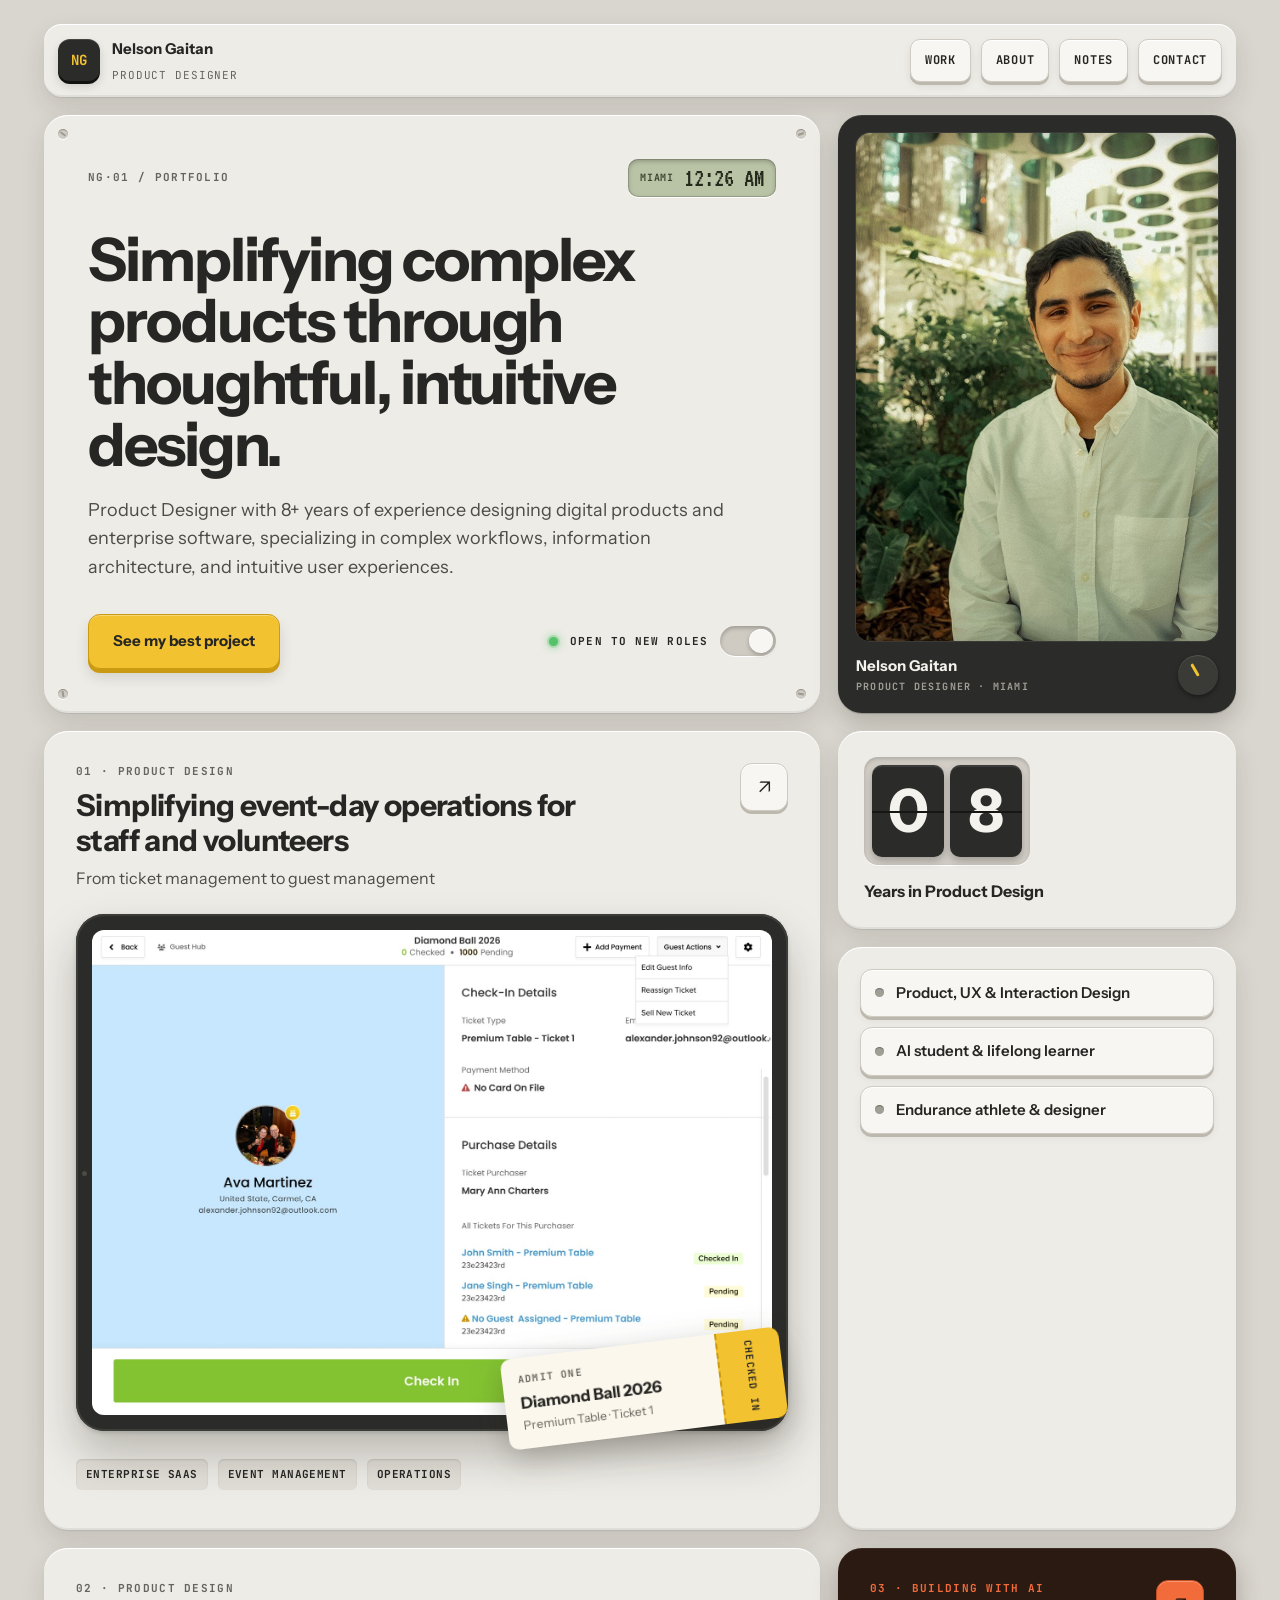
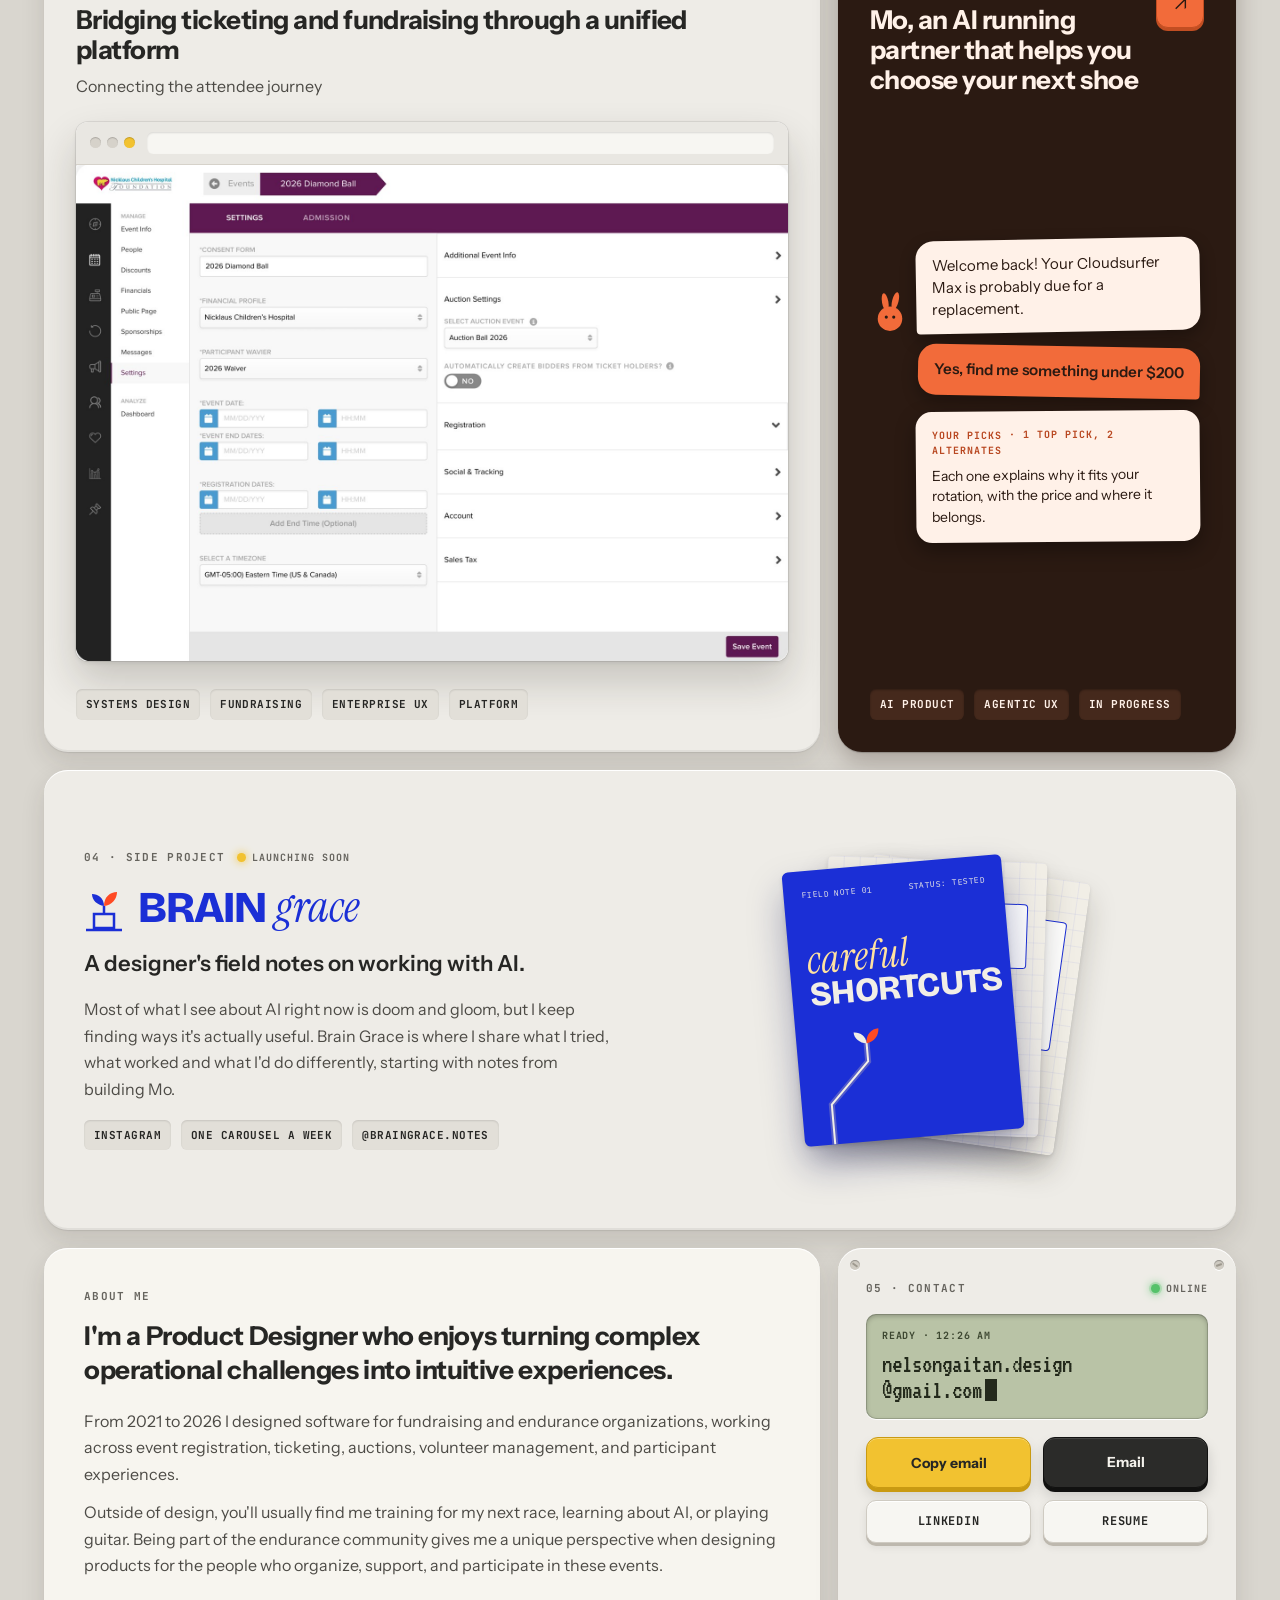
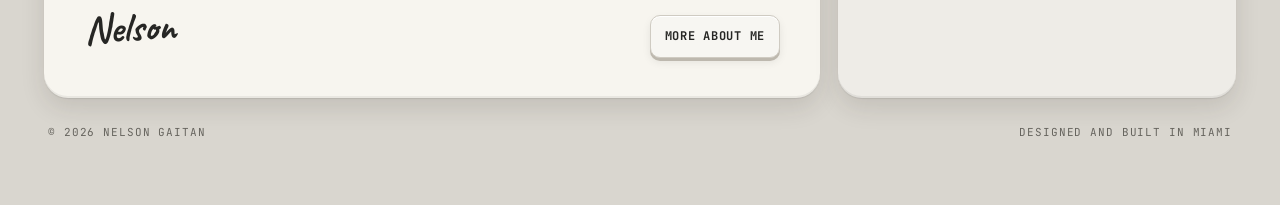
==== index.html @ eb3802d0 "Use NG monogram in header instead of a second photo Co-Authored-By: Claude Opus 5.5 <noreply@anthrop" ====
<!doctype html>
<html lang="en">
<head>
<meta charset="utf-8">
<meta name="viewport" content="width=device-width, initial-scale=1">
<title>Nelson Gaitan · Product Designer</title>
<meta name="description" content="Product designer in Miami with 8+ years designing enterprise software and complex workflows, now designing AI agents.">
<meta property="og:title" content="Nelson Gaitan · Product Designer">
<meta property="og:description" content="Simplifying complex products through thoughtful, intuitive design.">
<meta property="og:image" content="https://nelsongaitan.com/assets/img/og-image.jpg">
<meta property="og:type" content="website">
<meta name="twitter:card" content="summary_large_image">
<link rel="icon" href="assets/favicon.svg" type="image/svg+xml">
<link rel="preconnect" href="https://fonts.googleapis.com">
<link rel="preconnect" href="https://fonts.gstatic.com" crossorigin>
<link href="https://fonts.googleapis.com/css2?family=Instrument+Sans:wght@400;500;600;700&family=JetBrains+Mono:wght@500;700&family=VT323&family=Caveat:wght@700&family=Bricolage+Grotesque:wght@800&family=Instrument+Serif:ital@1&family=IBM+Plex+Mono:wght@500&display=swap" rel="stylesheet">
<link rel="stylesheet" href="assets/site.css">
</head>
<body>
<div class="wrap">

  <header class="bar">
    <a class="brand" href="./">
      <span class="monogram" aria-hidden="true">NG</span>
      <span><span class="brand-name">Nelson Gaitan</span><br><span class="brand-role">PRODUCT DESIGNER</span></span>
    </a>
    <nav class="nav" aria-label="Main">
      <a class="key" href="#work">Work</a>
      <a class="key" href="about.html">About</a>
      <a class="key" href="brain-grace.html">Notes</a>
      <a class="key" href="#contact">Contact</a>
    </nav>
  </header>

  <main class="grid">

    <section class="tile tile--pad-lg w2 stack" style="justify-content: space-between; gap: 32px; min-height: 460px">
      <span class="screw screw--tl"></span><span class="screw screw--tr"></span><span class="screw screw--bl"></span><span class="screw screw--br"></span>
      <div style="display: flex; flex-wrap: wrap; justify-content: space-between; gap: 16px; align-items: center">
        <div class="label">NG·01 / Portfolio</div>
        <div class="lcd lcd-mini"><span class="lcd-label">Miami</span><span class="lcd-text" data-miami-time></span></div>
      </div>
      <div>
        <h1 class="h1">Simplifying complex products through thoughtful, intuitive design.</h1>
        <p class="lead" style="margin-top: 20px">Product Designer with 8+ years of experience designing digital products and enterprise software, specializing in complex workflows, information architecture, and intuitive user experiences.</p>
      </div>
      <div style="display: flex; flex-wrap: wrap; gap: 20px; align-items: center; justify-content: space-between">
        <a class="key key--big key--yellow" href="work/guest-hub.html">See my best project</a>
        <button class="toggle" type="button" aria-pressed="true" data-toggle-open>
          <span class="led led--on"></span>
          <span data-toggle-label>Open to new roles</span>
          <span class="toggle-track"><span class="toggle-knob"></span></span>
        </button>
      </div>
    </section>

    <section class="tile tile--dark tile--lift viewer w1" aria-label="Photo of Nelson">
      <div class="viewer-screen">
        <img src="assets/img/nelson-portrait.jpg" alt="Nelson Gaitan smiling, in a white shirt outdoors" style="object-position: 55% 22%">
      </div>
      <div style="display: flex; justify-content: space-between; align-items: center">
        <div>
          <div style="font-size: 15px; font-weight: 700">Nelson Gaitan</div>
          <div class="label" style="font-size: 10px; color: var(--on-dark-muted); margin-top: 2px">Product designer · Miami</div>
        </div>
        <div class="dial" aria-hidden="true"><span></span></div>
      </div>
    </section>

    <a id="work" class="tile tile--lift w2 stack" href="work/guest-hub.html" style="gap: 24px; padding-bottom: 40px">
      <div style="display: flex; flex-wrap: wrap; justify-content: space-between; gap: 12px; align-items: flex-start">
        <div style="max-width: 520px">
          <div class="label">01 · Product design</div>
          <h2 class="h2" style="margin-top: 10px">Simplifying event-day operations for staff and volunteers</h2>
          <p class="sub">From ticket management to guest management</p>
        </div>
        <span class="arrow-key" aria-hidden="true">↗</span>
      </div>
      <div class="device"><img src="assets/img/guest-hub-checkin.jpg?v=2" alt="Guest Hub check in screen for the Diamond Ball 2026" width="1600" height="1141"></div>
      <div class="ticket" aria-hidden="true">
        <div class="ticket-main"><div class="ticket-k">ADMIT ONE</div><div class="ticket-t">Diamond Ball 2026</div><div class="ticket-s">Premium Table · Ticket 1</div></div>
        <div class="ticket-stub">CHECKED IN</div>
      </div>
      <ul class="tags"><li class="tag">Enterprise SaaS</li><li class="tag">Event management</li><li class="tag">Operations</li></ul>
    </a>

    <div class="w1 stack">
      <section class="tile tile--lift" style="padding: 26px">
        <div class="flip-row" aria-hidden="true"><div class="flip">0</div><div class="flip">8</div></div>
        <div style="margin-top: 14px; font-size: 16px; font-weight: 700">Years in Product Design</div>
      </section>
      <section class="tile stack" style="flex: 1 1 auto; padding: 22px; gap: 10px" aria-label="Skills">
        <div class="skill"><span class="led"></span>Product, UX &amp; Interaction Design</div>
        <div class="skill"><span class="led"></span>AI student &amp; lifelong learner</div>
        <div class="skill"><span class="led"></span>Endurance athlete &amp; designer</div>
      </section>
    </div>

    <a class="tile tile--lift w2 stack" href="work/linked-events.html" style="gap: 24px">
      <div>
        <div class="label">02 · Product design</div>
        <h2 class="h2" style="margin-top: 10px; font-size: 26px">Bridging ticketing and fundraising through a unified platform</h2>
        <p class="sub">Connecting the attendee journey</p>
      </div>
      <div class="browser">
        <div class="browser-bar"><div class="browser-dots"><span></span><span></span><span></span></div><div class="browser-url"></div></div>
        <img src="assets/img/linked-events-settings.jpg?v=2" alt="Event settings screen for the 2026 Diamond Ball" width="1600" height="1116">
      </div>
      <ul class="tags"><li class="tag">Systems design</li><li class="tag">Fundraising</li><li class="tag">Enterprise UX</li><li class="tag">Platform</li></ul>
    </a>

    <a class="tile tile--mo tile--lift w1 stack" href="work/mo.html" style="gap: 24px">
      <div style="display: flex; justify-content: space-between; align-items: flex-start; gap: 16px">
        <div>
          <div class="label label--mo">03 · Building with AI</div>
          <h2 class="h2 on-mo" style="margin-top: 10px; font-size: 26px">Mo, an AI running partner that helps you choose your next shoe</h2>
        </div>
        <span class="arrow-key" aria-hidden="true">↗</span>
      </div>
      <div class="convo" aria-label="Example conversation with Mo">
          <div class="convo-row"><svg width="32" height="40" viewBox="0 0 120 150" aria-hidden="true"><ellipse cx="42" cy="38" rx="12" ry="34" fill="#F26B3A" transform="rotate(-10 42 38)"/><ellipse cx="80" cy="34" rx="12" ry="34" fill="#F26B3A" transform="rotate(14 80 34)"/><circle cx="60" cy="100" r="46" fill="#F26B3A"/><circle cx="46" cy="94" r="6" fill="#2B1A12"/><circle cx="74" cy="94" r="6" fill="#2B1A12"/></svg><div class="bubble-mo">Welcome back! Your Cloudsurfer Max is probably due for a replacement.</div></div>
          <div class="bubble-me">Yes, find me something under $200</div>
          <div class="bubble-card"><div class="bubble-card-k">YOUR PICKS · 1 TOP PICK, 2 ALTERNATES</div><p>Each one explains why it fits your rotation, with the price and where it belongs.</p></div>
        </div>
      <ul class="tags"><li class="tag">AI product</li><li class="tag">Agentic UX</li><li class="tag">In progress</li></ul>
    </a>

    <a class="tile tile--lift wfull" href="brain-grace.html" style="display: flex; flex-wrap: wrap; gap: 40px; align-items: center; overflow: hidden; padding: 40px">
      <div class="stack" style="flex: 1 1 400px; min-width: 0">
        <div style="display: flex; flex-wrap: wrap; align-items: center; gap: 12px">
          <div class="label">04 · Side project</div>
          <span class="status"><span class="led led--amber"></span>Launching soon</span>
        </div>
        <div style="display: flex; align-items: center; gap: 14px">
          <svg width="40" height="48" viewBox="0 0 40 48" aria-hidden="true"><path d="M20 22 C 20 14, 14 10, 8 10 C 8 16, 13 21, 20 22 Z" fill="#1B2FD6"/><path d="M20 22 C 20 13, 26 8, 33 8 C 33 15, 28 21, 20 22 Z" fill="#FF4A24"/><line x1="20" y1="22" x2="20" y2="30" stroke="#1B2FD6" stroke-width="2.5"/><rect x="10" y="30" width="20" height="14" fill="none" stroke="#1B2FD6" stroke-width="2.5"/><line x1="2" y1="46" x2="38" y2="46" stroke="#1B2FD6" stroke-width="2.5"/></svg>
          <h2 class="bg-name">Brain <em>grace</em></h2>
        </div>
        <p style="margin: 0; font-size: 22px; font-weight: 600; line-height: 1.3">A designer's field notes on working with AI.</p>
        <p class="body" style="max-width: 560px">Most of what I see about AI right now is doom and gloom, but I keep finding ways it's actually useful. Brain Grace is where I share what I tried, what worked and what I'd do differently, starting with notes from building Mo.</p>
        <ul class="tags"><li class="tag">Instagram</li><li class="tag">One carousel a week</li><li class="tag">@braingrace.notes</li></ul>
      </div>
      <div class="fan" aria-hidden="true" style="flex: 1 1 420px; min-width: 0">
        <div class="note-card note-c3">
          <div class="note-mono">FIG. 2 · THE RESULT</div>
          <div style="margin-top: 12px; height: 130px; border: 1.5px solid #1B2FD6; border-radius: 4px; background: #FFFFFF"></div>
          <div style="margin-top: 12px; font-family: 'Bricolage Grotesque', sans-serif; font-size: 12px; color: #1B2FD6">What I'd do <s style="text-decoration-color: #FF4A24; text-decoration-thickness: 2px">better</s> differently</div>
        </div>
        <div class="note-card note-c2">
          <div class="note-mono">THE PROMPT · COPY THIS</div>
          <div style="margin-top: 12px; background: #FFFFFF; border: 1.5px solid #1B2FD6; border-radius: 4px; padding: 10px; font-family: 'IBM Plex Mono', monospace; font-size: 9px; line-height: 1.6; color: #1B2FD6">Act as a running shop expert. Ask me one question at a time before you recommend anything.</div>
          <div style="margin-top: 14px; font-family: var(--hand); font-size: 18px; color: #FF4A24; transform: rotate(-3deg)">this is the part that works</div>
        </div>
        <div class="note-card note-card--cover note-c1">
          <div style="display: flex; justify-content: space-between; font-family: 'IBM Plex Mono', monospace; font-size: 8px; color: #F1EEE6; letter-spacing: 0.06em"><span>FIELD NOTE 01</span><span>STATUS: TESTED</span></div>
          <div style="margin-top: 40px; line-height: 0.95">
            <div style="font-family: 'Instrument Serif', serif; font-style: italic; font-size: 40px; color: #FFE2A0">careful</div>
            <div style="font-family: 'Bricolage Grotesque', sans-serif; font-weight: 800; font-size: 34px; color: #F1EEE6; letter-spacing: -0.02em">SHORTCUTS</div>
          </div>
          <svg width="220" height="120" viewBox="0 0 220 120" style="position: absolute; left: 0; bottom: 0"><path d="M30 120 L30 80 L70 40 L70 22" fill="none" stroke="#FFE2A0" stroke-width="6" stroke-linecap="round" opacity="0.25"/><path d="M30 120 L30 80 L70 40 L70 22" fill="none" stroke="#F1EEE6" stroke-width="2" stroke-linecap="round"/><path d="M70 22 C 70 14, 64 10, 58 10 C 58 16, 63 21, 70 22 Z" fill="#F1EEE6"/><path d="M70 22 C 70 13, 76 8, 83 8 C 83 15, 78 21, 70 22 Z" fill="#FF4A24"/></svg>
        </div>
      </div>
    </a>

    <section class="tile tile--paper w2" style="padding: 40px">
      <div class="label">About me</div>
      <p style="margin: 16px 0 0; font-size: 26px; font-weight: 700; line-height: 1.3; letter-spacing: -0.015em">I'm a Product Designer who enjoys turning complex operational challenges into intuitive experiences.</p>
      <p class="body" style="margin-top: 20px">From 2021 to 2026 I designed software for fundraising and endurance organizations, working across event registration, ticketing, auctions, volunteer management, and participant experiences.</p>
      <p class="body" style="margin-top: 12px">Outside of design, you'll usually find me training for my next race, learning about AI, or playing guitar. Being part of the endurance community gives me a unique perspective when designing products for the people who organize, support, and participate in these events.</p>
      <div style="display: flex; flex-wrap: wrap; justify-content: space-between; align-items: flex-end; gap: 16px">
        <div class="signature">Nelson</div>
        <a class="key" href="about.html">More about me</a>
      </div>
    </section>

    <section id="contact" class="tile w1 stack" style="gap: 18px; padding: 32px 28px 28px">
      <span class="screw screw--tl" style="top: 12px; left: 12px"></span><span class="screw screw--tr" style="top: 12px; right: 12px"></span>
      <div style="display: flex; justify-content: space-between; align-items: center">
        <div class="label">05 · Contact</div>
        <span class="status"><span class="led led--on"></span>Online</span>
      </div>
      <div class="lcd contact-lcd">
        <div class="lcd-label" aria-live="polite" data-copy-status>Ready · <span data-miami-time></span></div>
        <div class="contact-email">nelsongaitan.design<br>@gmail.com<span class="cursor" aria-hidden="true"></span></div>
      </div>
      <div class="keys-2">
        <button class="key key--big key--yellow" type="button" data-copy-email>Copy email</button>
        <a class="key key--big key--dark" href="mailto:nelsongaitan.design@gmail.com">Email</a>
        <a class="key" href="https://www.linkedin.com/in/nelsongaitan/" target="_blank" rel="noopener">LinkedIn</a>
        <a class="key" href="https://drive.google.com/file/d/1ADXy2bdpzaeyz1poX2hSM5hu7n-zgF1p/view?usp=sharing" target="_blank" rel="noopener">Resume</a>
      </div>
    </section>

  </main>

  <footer class="footer"><span>© 2026 Nelson Gaitan</span><span>Designed and built in Miami</span></footer>
</div>
<script src="assets/site.js"></script>
</body>
</html>
---- assets/site.css ----
/* Nelson Gaitan portfolio. Theme: instruments. */
:root {
  --desk: #D9D6CF;
  --panel: #EEECE7;
  --panel-hi: #F7F6F2;
  --paper: #F7F5EF;
  --recess: #E2DFD8;
  --line: #CFCBC2;
  --key-shadow: #BDB8AE;
  --ink: #262624;
  --body: #4D4B46;
  --muted: #66645E;
  --charcoal: #2B2B29;
  --charcoal-2: #3A3A37;
  --on-dark: #F4F2EC;
  --on-dark-muted: #A19E96;
  --yellow: #F2C230;
  --yellow-dk: #C99A12;
  --led: #55C26A;
  --lcd: #B9C3A6;
  --lcd-ink: #23291B;
  --lcd-label: #3C4630;
  --bg-ink: #1B2FD6;
  --bg-paper: #F1EEE6;
  --bg-red: #FF4A24;
  --bg-lamp: #FFE2A0;

  --sans: 'Instrument Sans', system-ui, sans-serif;
  --mono: 'JetBrains Mono', ui-monospace, monospace;
  --lcd-font: 'VT323', ui-monospace, monospace;
  --hand: 'Caveat', cursive;

  --raise: inset 0 1px 0 #FFFFFF, inset 0 -2px 0 rgba(0,0,0,0.06), 0 1px 1px rgba(0,0,0,0.08), 0 10px 24px rgba(40,35,25,0.12);
  --raise-hover: inset 0 1px 0 #FFFFFF, inset 0 -2px 0 rgba(0,0,0,0.06), 0 2px 3px rgba(0,0,0,0.10), 0 24px 44px rgba(40,35,25,0.18);
  --raise-dark: inset 0 1px 0 rgba(255,255,255,0.08), 0 1px 1px rgba(0,0,0,0.2), 0 10px 24px rgba(40,35,25,0.22);
  --raise-dark-hover: inset 0 1px 0 rgba(255,255,255,0.08), 0 2px 3px rgba(0,0,0,0.25), 0 24px 44px rgba(40,35,25,0.3);
}

* { box-sizing: border-box; }
html { -webkit-text-size-adjust: 100%; scroll-behavior: smooth; }
body { margin: 0; background: var(--desk); color: var(--ink); font-family: var(--sans); font-size: 16px; line-height: 1.5; }
img { max-width: 100%; display: block; }
a { color: var(--ink); }
a:hover { color: var(--muted); }
:focus-visible { outline: 3px solid var(--yellow-dk); outline-offset: 3px; border-radius: 6px; }
.sr-only { position: absolute; width: 1px; height: 1px; padding: 0; margin: -1px; overflow: hidden; clip: rect(0 0 0 0); white-space: nowrap; border: 0; }

.wrap { max-width: 1240px; margin: 0 auto; padding: 24px 24px 56px; }
.grid { display: flex; flex-wrap: wrap; gap: 18px; }
.w2 { flex: 2 1 620px; min-width: 0; }
.w1 { flex: 1 1 320px; min-width: 0; }
.wh { flex: 1 1 440px; min-width: 0; }
.wfull { flex: 1 1 100%; min-width: 0; }
.stack { display: flex; flex-direction: column; gap: 18px; }

/* Labels and text */
.label { font-family: var(--mono); font-size: 11px; font-weight: 700; letter-spacing: 0.12em; color: var(--muted); text-transform: uppercase; }
.label--yellow { color: var(--yellow); }
.h1 { margin: 0; font-size: clamp(40px, 6vw, 60px); font-weight: 700; line-height: 1.03; letter-spacing: -0.035em; }
.h2 { margin: 0; font-size: clamp(24px, 3vw, 30px); font-weight: 700; line-height: 1.15; letter-spacing: -0.02em; }
.h3 { margin: 0; font-size: 22px; font-weight: 700; line-height: 1.25; letter-spacing: -0.01em; }
.lead { margin: 0; font-size: 18px; line-height: 1.6; color: var(--body); max-width: 640px; }
.body { margin: 0; font-size: 16px; line-height: 1.65; color: var(--body); }
.sub { margin: 8px 0 0; font-size: 16px; color: var(--body); }
.ask { background: #FFF3C4; padding: 0 4px; border-radius: 3px; color: #6B5300; font-family: var(--mono); font-size: 0.85em; }

/* Header */
.bar { display: flex; flex-wrap: wrap; justify-content: space-between; align-items: center; gap: 12px; background: var(--panel); border-radius: 18px; padding: 12px 14px; margin-bottom: 18px; box-shadow: var(--raise); }
.brand { display: flex; align-items: center; gap: 12px; text-decoration: none; }
.brand img { width: 42px; height: 42px; border-radius: 50%; object-fit: cover; object-position: 55% 20%; box-shadow: 0 0 0 2px var(--panel-hi), 0 0 0 3px var(--line); }
.brand-name { font-size: 15px; font-weight: 700; }
.brand-role { font-family: var(--mono); font-size: 11px; letter-spacing: 0.08em; color: var(--muted); }
.nav { display: flex; flex-wrap: wrap; gap: 10px; }

/* Keycaps */
.key { display: inline-flex; align-items: center; justify-content: center; gap: 8px; text-decoration: none; cursor: pointer; font-family: var(--mono); font-size: 12px; font-weight: 700; letter-spacing: 0.06em; text-transform: uppercase; color: var(--ink); padding: 11px 14px 12px; border-radius: 10px; background: var(--panel-hi); border: 1px solid var(--line); box-shadow: inset 0 1px 0 #FFFFFF, 0 3px 0 var(--key-shadow), 0 4px 8px rgba(0,0,0,0.08); transition: transform 80ms ease, box-shadow 80ms ease; -webkit-tap-highlight-color: transparent; }
.key:hover { color: var(--ink); }
.key:active, .key.is-pressed { transform: translateY(3px); box-shadow: inset 0 1px 0 #FFFFFF, 0 0 0 var(--key-shadow); }
.key[aria-current="page"] { background: var(--recess); box-shadow: inset 0 2px 3px rgba(0,0,0,0.15); transform: translateY(2px); }
.key--big { font-family: var(--sans); font-size: 15px; letter-spacing: 0; text-transform: none; padding: 15px 24px; border-radius: 12px; }
.key--yellow { background: var(--yellow); border-color: var(--yellow-dk); box-shadow: inset 0 1px 0 rgba(255,255,255,0.35), 0 4px 0 var(--yellow-dk), 0 8px 14px rgba(0,0,0,0.12); }
.key--yellow:active { box-shadow: inset 0 1px 0 rgba(255,255,255,0.3), 0 1px 0 var(--yellow-dk); }
.key--dark { background: var(--charcoal); color: var(--on-dark); border-color: #111110; box-shadow: inset 0 1px 0 rgba(255,255,255,0.12), 0 4px 0 #111110, 0 8px 14px rgba(0,0,0,0.15); }
.key--dark:hover { color: var(--on-dark); }
.key--dark:active { box-shadow: inset 0 1px 0 rgba(255,255,255,0.1), 0 1px 0 #111110; }
.key--blue { background: var(--bg-ink); color: var(--bg-paper); border-color: #12208F; box-shadow: inset 0 1px 0 rgba(255,255,255,0.2), 0 4px 0 #12208F, 0 8px 14px rgba(0,0,0,0.15); }
.key--blue:hover { color: var(--bg-paper); }
.key--blue:active { box-shadow: 0 1px 0 #12208F; }

/* Tiles */
.tile { position: relative; background: var(--panel); border-radius: 24px; padding: 32px; box-shadow: var(--raise); transition: transform 250ms ease, box-shadow 250ms ease; }
a.tile { display: block; text-decoration: none; color: var(--ink); }
.tile--lift:hover { transform: translateY(-4px); box-shadow: var(--raise-hover); }
.tile--dark { background: var(--charcoal); color: var(--on-dark); box-shadow: var(--raise-dark); }
.tile--dark.tile--lift:hover { box-shadow: var(--raise-dark-hover); }
.tile--paper { background: var(--paper); }
.tile--pad-lg { padding: 44px; }
.screw { position: absolute; width: 10px; height: 10px; border-radius: 50%; background: var(--line); box-shadow: inset 0 1px 1px rgba(0,0,0,0.3), 0 1px 0 #FFFFFF; }
.screw::after { content: ""; position: absolute; top: 4px; left: 2px; width: 6px; height: 2px; background: #9E998F; transform: rotate(var(--r, 35deg)); }
.screw--tl { top: 14px; left: 14px; }
.screw--tr { top: 14px; right: 14px; --r: -20deg; }
.screw--bl { bottom: 14px; left: 14px; --r: 80deg; }
.screw--br { bottom: 14px; right: 14px; --r: 10deg; }

.tags { display: flex; flex-wrap: wrap; gap: 10px 10px; margin: 0; padding: 0; list-style: none; }
.tag { font-family: var(--mono); font-size: 11px; font-weight: 700; letter-spacing: 0.04em; text-transform: uppercase; padding: 7px 10px; background: var(--recess); border-radius: 6px; box-shadow: inset 0 1px 2px rgba(0,0,0,0.12); }
.tile--dark .tag { background: var(--charcoal-2); color: #E9E6DF; box-shadow: none; }
.arrow-key { width: 48px; height: 48px; border-radius: 12px; background: var(--panel-hi); border: 1px solid var(--line); display: flex; align-items: center; justify-content: center; font-size: 20px; flex: 0 0 auto; box-shadow: inset 0 1px 0 #FFFFFF, 0 3px 0 var(--key-shadow); transition: transform 150ms ease; }
.tile--lift:hover .arrow-key { transform: translate(2px, -2px); }

/* LEDs, LCD, toggle */
.led { display: inline-block; width: 9px; height: 9px; border-radius: 50%; background: #A19E96; box-shadow: inset 0 1px 1px rgba(0,0,0,0.3); transition: background 200ms ease, box-shadow 200ms ease; flex: 0 0 auto; }
.led--on { background: var(--led); box-shadow: 0 0 0 2px rgba(85,194,106,0.25), 0 0 10px var(--led); }
.led--amber { background: var(--yellow); box-shadow: 0 0 8px var(--yellow); }
.status { display: inline-flex; align-items: center; gap: 6px; font-family: var(--mono); font-size: 10px; font-weight: 700; letter-spacing: 0.1em; color: var(--muted); text-transform: uppercase; }
.lcd { background: var(--lcd); border-radius: 10px; box-shadow: inset 0 2px 5px rgba(0,0,0,0.25), inset 0 0 0 1px rgba(0,0,0,0.15), 0 1px 0 #FFFFFF; color: var(--lcd-ink); }
.lcd-mini { display: inline-flex; align-items: center; gap: 10px; padding: 6px 12px; }
.lcd-label { font-family: var(--mono); font-size: 10px; font-weight: 700; letter-spacing: 0.08em; color: var(--lcd-label); text-transform: uppercase; }
.lcd-text { font-family: var(--lcd-font); font-size: 26px; line-height: 1; }
.toggle { display: inline-flex; align-items: center; gap: 12px; background: none; border: 0; padding: 6px 0; cursor: pointer; font-family: var(--mono); font-size: 11px; font-weight: 700; letter-spacing: 0.1em; color: var(--ink); text-transform: uppercase; }
.toggle-track { position: relative; width: 56px; height: 30px; border-radius: 999px; background: var(--line); box-shadow: inset 0 2px 4px rgba(0,0,0,0.25), 0 1px 0 #FFFFFF; flex: 0 0 auto; }
.toggle-knob { position: absolute; top: 3px; left: 29px; width: 24px; height: 24px; border-radius: 50%; background: var(--panel-hi); box-shadow: 0 2px 4px rgba(0,0,0,0.25), inset 0 1px 0 #FFFFFF; transition: left 200ms ease; }
.toggle[aria-pressed="false"] .toggle-knob { left: 3px; }

/* Devices */
.device { position: relative; background: var(--charcoal); border-radius: 28px; padding: 16px; box-shadow: inset 0 0 0 2px #3C3C39, inset 0 2px 0 rgba(255,255,255,0.08), 0 2px 4px rgba(0,0,0,0.15), 0 24px 44px rgba(40,35,25,0.25); }
.device::before { content: ""; position: absolute; top: 50%; left: 6px; width: 5px; height: 5px; margin-top: -2px; border-radius: 50%; background: #4A4A46; }
.device img { border-radius: 12px; width: 100%; height: auto; }
.browser { border-radius: 12px; overflow: hidden; background: #FFFFFF; box-shadow: 0 0 0 1px rgba(0,0,0,0.08), 0 2px 4px rgba(0,0,0,0.08), 0 20px 40px rgba(40,35,25,0.2); }
.browser-bar { display: flex; align-items: center; gap: 12px; padding: 10px 14px; background: #E9E7E2; border-bottom: 1px solid #D6D2CA; }
.browser-dots { display: flex; gap: 6px; }
.browser-dots span { width: 11px; height: 11px; border-radius: 50%; background: #D6D2CA; box-shadow: inset 0 1px 1px rgba(0,0,0,0.2); }
.browser-dots span:last-child { background: var(--yellow); }
.browser-url { flex: 1 1 auto; height: 22px; border-radius: 6px; background: var(--panel-hi); box-shadow: inset 0 1px 2px rgba(0,0,0,0.12); }
.browser img { width: 100%; height: auto; }

.phone { width: 230px; flex: 0 0 230px; margin: 0 auto; background: #0F0F0E; border-radius: 40px; padding: 9px; box-shadow: inset 0 0 0 2px var(--charcoal-2), 0 24px 48px rgba(0,0,0,0.55); transform: rotate(4deg); transition: transform 300ms ease; }
.tile--lift:hover .phone { transform: rotate(0deg); }
.phone-screen { background: #FFF1E8; border-radius: 32px; height: 440px; padding: 18px 14px; display: flex; flex-direction: column; gap: 10px; color: #2B1A12; overflow: hidden; font-family: var(--sans); }
.phone-notch { width: 70px; height: 20px; margin: -6px auto 6px; border-radius: 999px; background: #0F0F0E; }
.mo-head { display: flex; align-items: center; gap: 8px; font-size: 14px; font-weight: 700; }
.mo-msg { background: #FFFFFF; border-radius: 16px 16px 16px 4px; padding: 10px 12px; font-size: 12px; line-height: 1.45; box-shadow: 0 1px 2px rgba(43,26,18,0.08); }
.mo-me { align-self: flex-end; background: #2B1A12; color: #FFF1E8; border-radius: 16px 16px 4px 16px; padding: 10px 12px; font-size: 12px; }
.mo-card { margin-top: auto; background: #FFFFFF; border-radius: 16px; padding: 12px; box-shadow: 0 2px 6px rgba(43,26,18,0.1); }
.mo-card-k { font-size: 10px; font-weight: 700; letter-spacing: 0.08em; color: #B8461F; }
.mo-card-t { margin-top: 4px; font-size: 13px; font-weight: 700; }
.mo-card-b { margin-top: 8px; background: #F26B3A; color: #2B1A12; border-radius: 10px; padding: 8px; text-align: center; font-size: 12px; font-weight: 700; }

.ticket { position: absolute; right: 36px; bottom: 96px; display: flex; width: 280px; transform: rotate(-7deg); transition: transform 300ms ease; filter: drop-shadow(0 10px 16px rgba(40,35,25,0.28)); }
.tile--lift:hover .ticket { transform: rotate(-2deg); }
.ticket-main { flex: 1 1 auto; background: #FBF7EC; border-radius: 10px 0 0 10px; padding: 14px 16px; }
.ticket-k { font-family: var(--mono); font-size: 10px; font-weight: 700; letter-spacing: 0.12em; color: var(--muted); }
.ticket-t { margin-top: 4px; font-size: 16px; font-weight: 700; }
.ticket-s { margin-top: 2px; font-size: 12px; color: var(--muted); }
.ticket-stub { flex: 0 0 64px; background: var(--yellow); border-left: 2px dashed var(--yellow-dk); border-radius: 0 10px 10px 0; display: flex; align-items: center; justify-content: center; font-family: var(--mono); font-size: 10px; font-weight: 700; letter-spacing: 0.12em; writing-mode: vertical-rl; }

.flip-row { display: inline-flex; gap: 6px; padding: 8px; border-radius: 14px; background: #D3CFC7; box-shadow: inset 0 2px 4px rgba(0,0,0,0.18), 0 1px 0 #FFFFFF; }
.flip { position: relative; width: 72px; height: 92px; border-radius: 10px; background: var(--charcoal); color: var(--on-dark); display: flex; align-items: center; justify-content: center; font-size: 60px; font-weight: 700; box-shadow: inset 0 2px 0 rgba(255,255,255,0.08), 0 4px 8px rgba(0,0,0,0.25); }
.flip::after { content: ""; position: absolute; left: 0; right: 0; top: 50%; height: 2px; background: #161615; }

.skill { display: flex; align-items: center; gap: 12px; padding: 12px 14px; background: var(--panel-hi); border: 1px solid var(--line); border-radius: 12px; font-size: 15px; font-weight: 600; box-shadow: inset 0 1px 0 #FFFFFF, 0 3px 0 var(--key-shadow), 0 4px 8px rgba(0,0,0,0.06); transition: transform 100ms ease, box-shadow 100ms ease; }
.skill:hover { transform: translateY(2px); box-shadow: inset 0 1px 0 #FFFFFF, 0 1px 0 var(--key-shadow); }
.skill:hover .led { background: var(--led); box-shadow: 0 0 0 2px rgba(85,194,106,0.25), 0 0 10px var(--led); }

.viewer { display: flex; flex-direction: column; gap: 14px; padding: 18px; min-height: 460px; }
.viewer-screen { flex: 1 1 auto; position: relative; min-height: 320px; border-radius: 14px; overflow: hidden; box-shadow: inset 0 0 0 2px #1A1A19, 0 0 0 1px var(--charcoal-2); }
.viewer-screen img { position: absolute; inset: 0; width: 100%; height: 100%; object-fit: cover; }
.viewer-screen::after { content: ""; position: absolute; inset: 0; box-shadow: inset 0 0 30px rgba(0,0,0,0.25); pointer-events: none; }
.dial { width: 40px; height: 40px; border-radius: 50%; background: var(--charcoal-2); box-shadow: inset 0 1px 0 rgba(255,255,255,0.12), 0 2px 4px rgba(0,0,0,0.4); display: flex; align-items: center; justify-content: center; flex: 0 0 auto; }
.dial span { width: 3px; height: 14px; border-radius: 2px; background: var(--yellow); transform-origin: 50% 100%; margin-top: -12px; transform: rotate(-30deg); transition: transform 400ms ease; }
.tile--lift:hover .dial span { transform: rotate(120deg); }
.grille { width: 120px; height: 56px; border-radius: 10px; background-color: #222220; background-image: radial-gradient(#111110 2px, transparent 2.5px); background-size: 9px 9px; box-shadow: inset 0 1px 3px rgba(0,0,0,0.6), 0 1px 0 rgba(255,255,255,0.06); }
.signature { margin-top: 20px; font-family: var(--hand); font-size: 40px; font-weight: 700; transform: rotate(-3deg); display: inline-block; }

/* Contact module */
.contact-lcd { padding: 14px 16px 16px; }
.contact-email { margin-top: 8px; font-family: var(--lcd-font); font-size: 26px; line-height: 1; overflow-wrap: anywhere; }
.cursor { display: inline-block; width: 12px; height: 22px; margin-left: 3px; vertical-align: -3px; background: var(--lcd-ink); animation: blink 1.2s steps(1) infinite; }
@keyframes blink { 50% { opacity: 0; } }
.keys-2 { display: grid; grid-template-columns: repeat(2, minmax(0, 1fr)); gap: 12px; padding-bottom: 4px; }

/* Brain Grace cards */
.bg-name { margin: 0; font-family: 'Bricolage Grotesque', sans-serif; font-weight: 800; font-size: 44px; line-height: 1; letter-spacing: -0.02em; text-transform: uppercase; color: var(--bg-ink); }
.bg-name em { font-family: 'Instrument Serif', serif; font-style: italic; font-weight: 400; text-transform: none; letter-spacing: 0; }
.fan { position: relative; height: 380px; }
.note-card { position: absolute; left: 50%; top: 50%; width: 220px; height: 275px; margin: -137px 0 0 -110px; border-radius: 6px; padding: 18px; background: var(--bg-paper); background-image: linear-gradient(rgba(27,47,214,0.06) 1px, transparent 1px), linear-gradient(90deg, rgba(27,47,214,0.06) 1px, transparent 1px); background-size: 16px 16px; box-shadow: 0 2px 4px rgba(0,0,0,0.1), 0 16px 30px rgba(40,35,25,0.22); transition: transform 400ms cubic-bezier(.3,1.3,.5,1); overflow: hidden; }
.note-card--cover { background: var(--bg-ink); background-image: none; box-shadow: 0 2px 4px rgba(0,0,0,0.12), 0 20px 36px rgba(20,25,90,0.35); }
.note-mono { font-family: 'IBM Plex Mono', monospace; font-size: 8px; letter-spacing: 0.06em; color: var(--bg-ink); }
.note-c1 { transform: translate(-20px, 0) rotate(-5deg); }
.note-c2 { transform: translate(10px, -4px) rotate(2deg); }
.note-c3 { transform: translate(40px, 4px) rotate(8deg); }
.tile--lift:hover .note-c1 { transform: translate(-70px, 6px) rotate(-10deg); }
.tile--lift:hover .note-c2 { transform: translate(40px, -10px) rotate(3deg); }
.tile--lift:hover .note-c3 { transform: translate(140px, 8px) rotate(12deg); }

/* Case study pages */
.back { display: inline-flex; margin-bottom: 18px; }
.meta { display: grid; grid-template-columns: repeat(auto-fit, minmax(160px, 1fr)); gap: 18px; }
.meta-k { font-family: var(--mono); font-size: 10px; font-weight: 700; letter-spacing: 0.12em; color: var(--muted); text-transform: uppercase; }
.meta-v { margin-top: 8px; font-size: 17px; font-weight: 600; line-height: 1.35; }
.section { display: flex; flex-wrap: wrap; gap: 16px 40px; }
.section-side { flex: 1 1 200px; min-width: 0; }
.section-main { flex: 3 1 560px; min-width: 0; display: flex; flex-direction: column; gap: 16px; }
.section-num { font-size: 56px; font-weight: 700; line-height: 1; letter-spacing: -0.03em; color: var(--ink); }
.points--4 { grid-template-columns: repeat(auto-fit, minmax(160px, 1fr)) !important; }
.points { display: grid; grid-template-columns: repeat(auto-fit, minmax(220px, 1fr)); gap: 14px; margin: 0; padding: 0; list-style: none; }
.point { background: var(--panel-hi); border: 1px solid var(--line); border-radius: 14px; padding: 18px; box-shadow: inset 0 1px 0 #FFFFFF, 0 2px 0 var(--key-shadow); }
.point h4 { margin: 0; font-size: 16px; font-weight: 700; }
.point p { margin: 6px 0 0; font-size: 15px; line-height: 1.55; color: var(--body); }
.compare { display: grid; grid-template-columns: repeat(auto-fit, minmax(260px, 1fr)); gap: 14px; }
.compare-card { border-radius: 16px; padding: 20px; }
.compare-before { background: var(--recess); box-shadow: inset 0 2px 4px rgba(0,0,0,0.12); color: var(--body); }
.compare-after { background: var(--panel-hi); border: 1px solid var(--line); box-shadow: inset 0 1px 0 #FFFFFF, 0 4px 0 var(--key-shadow), 0 10px 20px rgba(40,35,25,0.1); }
.compare-k { display: flex; align-items: center; gap: 8px; font-family: var(--mono); font-size: 11px; font-weight: 700; letter-spacing: 0.12em; text-transform: uppercase; color: var(--muted); }
.compare-card p { margin: 10px 0 0; font-size: 16px; line-height: 1.55; }
.why { display: flex; gap: 12px; align-items: flex-start; padding: 16px 18px; background: #FFF6D6; border-radius: 12px; border: 1px solid #F0DC9A; font-size: 15px; line-height: 1.55; }
.why b { font-family: var(--mono); font-size: 11px; letter-spacing: 0.1em; white-space: nowrap; padding-top: 2px; }
.flow { display: flex; flex-wrap: wrap; align-items: center; gap: 8px; }
.flow .tag { background: var(--panel-hi); border: 1px solid var(--line); box-shadow: 0 2px 0 var(--key-shadow); }
.flow-arrow { color: var(--muted); font-family: var(--mono); }
.quote { margin: 0; font-size: clamp(26px, 3.4vw, 40px); font-weight: 700; line-height: 1.12; letter-spacing: -0.025em; }
.next { display: flex; flex-wrap: wrap; justify-content: space-between; align-items: center; gap: 16px; }
.next-t { font-size: clamp(26px, 3.4vw, 36px); font-weight: 700; letter-spacing: -0.02em; }

.footer { margin-top: 18px; display: flex; flex-wrap: wrap; justify-content: space-between; gap: 12px; align-items: center; font-family: var(--mono); font-size: 11px; letter-spacing: 0.08em; color: var(--muted); text-transform: uppercase; padding: 8px 4px; }

@media (max-width: 700px) {
  .wrap { padding: 16px 16px 40px; }
  .tile { padding: 24px; }
  .tile--pad-lg { padding: 28px; }
  .ticket { right: 12px; bottom: 76px; width: 210px; }
  .ticket-t { font-size: 14px; }
  .ticket-stub { flex-basis: 48px; }
  .nav .key { padding: 10px 11px 11px; }
}
@media (max-width: 480px) {
  .ticket { display: none; }
}
@media (prefers-reduced-motion: reduce) {
  *, *::before, *::after { transition: none !important; animation: none !important; scroll-behavior: auto !important; }
}
.keys-2 .key--big { padding: 14px 10px; font-size: 14px; white-space: nowrap; }

/* Mo brand surfaces: espresso, sunrise orange, warm cream */
.tile--mo { background: #2B1A12; color: #FFF1E8; box-shadow: inset 0 1px 0 rgba(255,241,232,0.08), 0 1px 1px rgba(0,0,0,0.2), 0 10px 24px rgba(43,26,18,0.28); }
.tile--mo.tile--lift:hover { box-shadow: inset 0 1px 0 rgba(255,241,232,0.08), 0 2px 3px rgba(0,0,0,0.25), 0 24px 44px rgba(43,26,18,0.36); }
.tile--mo .tag { background: #45291C; color: #FFF1E8; box-shadow: inset 0 1px 2px rgba(0,0,0,0.3); }
.tile--mo .grille { background-color: #3A2418; background-image: radial-gradient(#1C0F09 2px, transparent 2.5px); }
.tile--mo .phone { box-shadow: inset 0 0 0 2px #4A2E20, 0 24px 48px rgba(20,8,2,0.6); }
.tile--mo .arrow-key { background: #F26B3A; border-color: #C24E22; color: #2B1A12; box-shadow: inset 0 1px 0 rgba(255,255,255,0.3), 0 3px 0 #C24E22; }
.label--mo { color: #F26B3A; }
.on-mo { color: #FFF1E8; }
.on-mo-muted { color: #E8CDBB; }
.key--mo { background: #F26B3A; color: #2B1A12; border-color: #C24E22; box-shadow: inset 0 1px 0 rgba(255,255,255,0.3), 0 4px 0 #C24E22, 0 8px 14px rgba(0,0,0,0.2); }
.key--mo:hover { color: #2B1A12; }
.key--mo:active { box-shadow: inset 0 1px 0 rgba(255,255,255,0.3), 0 1px 0 #C24E22; }

/* Mo as a conversation (no device) */
.convo { flex: 1 1 auto; display: flex; flex-direction: column; justify-content: center; gap: 14px; padding: 8px 4px; }
.convo-row { display: flex; align-items: flex-end; gap: 10px; }
.convo-row svg { flex: 0 0 auto; }
.bubble-mo { background: #FFF1E8; color: #2B1A12; border-radius: 18px 18px 18px 4px; padding: 14px 16px; font-size: 15px; line-height: 1.45; box-shadow: 0 6px 16px rgba(0,0,0,0.3); transform: rotate(-1deg); transition: transform 300ms ease; }
.bubble-me { align-self: flex-end; background: #F26B3A; color: #2B1A12; border-radius: 18px 18px 4px 18px; padding: 14px 16px; font-size: 15px; font-weight: 600; box-shadow: 0 6px 16px rgba(0,0,0,0.3); transform: rotate(1deg); transition: transform 300ms ease; }
.bubble-card { margin-left: 42px; background: #FFF1E8; color: #2B1A12; border-radius: 16px; padding: 16px; box-shadow: 0 8px 20px rgba(0,0,0,0.35); transform: rotate(-0.5deg); transition: transform 300ms ease; }
.bubble-card-k { font-family: var(--mono); font-size: 10px; font-weight: 700; letter-spacing: 0.1em; color: #B8461F; }
.bubble-card p { margin: 8px 0 0; font-size: 14px; line-height: 1.45; }
.tile--lift:hover .bubble-mo, .tile--lift:hover .bubble-me, .tile--lift:hover .bubble-card { transform: rotate(0deg); }
.convo--lg .bubble-mo, .convo--lg .bubble-me { font-size: 16px; }
a.tile.stack { display: flex; }
.tile > .tags { margin-top: 4px; }

/* Header monogram */
.monogram { width: 42px; height: 42px; border-radius: 12px; background: var(--charcoal); color: var(--yellow); display: flex; align-items: center; justify-content: center; font-family: var(--mono); font-size: 14px; font-weight: 700; letter-spacing: 0.02em; flex: 0 0 auto; box-shadow: inset 0 1px 0 rgba(255,255,255,0.12), 0 3px 0 #111110, 0 5px 10px rgba(0,0,0,0.15); transition: transform 80ms ease, box-shadow 80ms ease; }
.brand:active .monogram { transform: translateY(2px); box-shadow: inset 0 1px 0 rgba(255,255,255,0.12), 0 1px 0 #111110; }
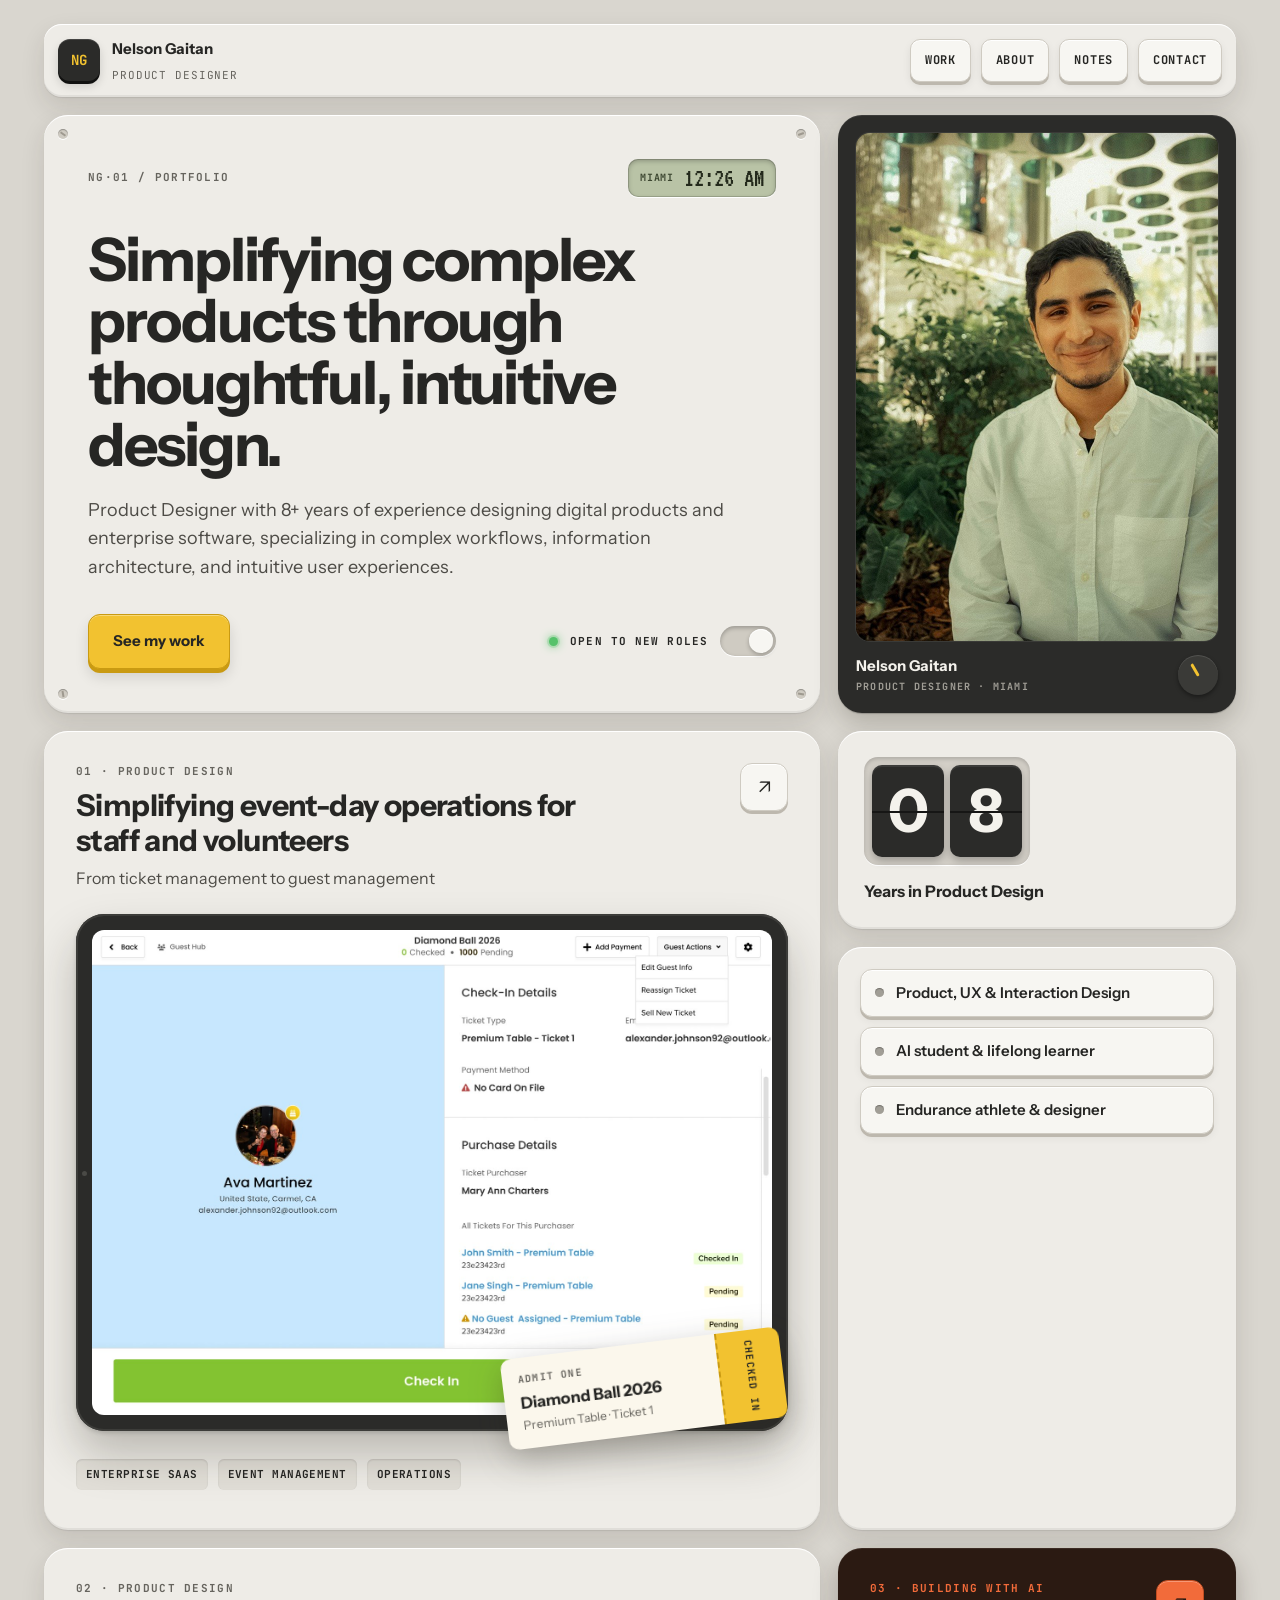
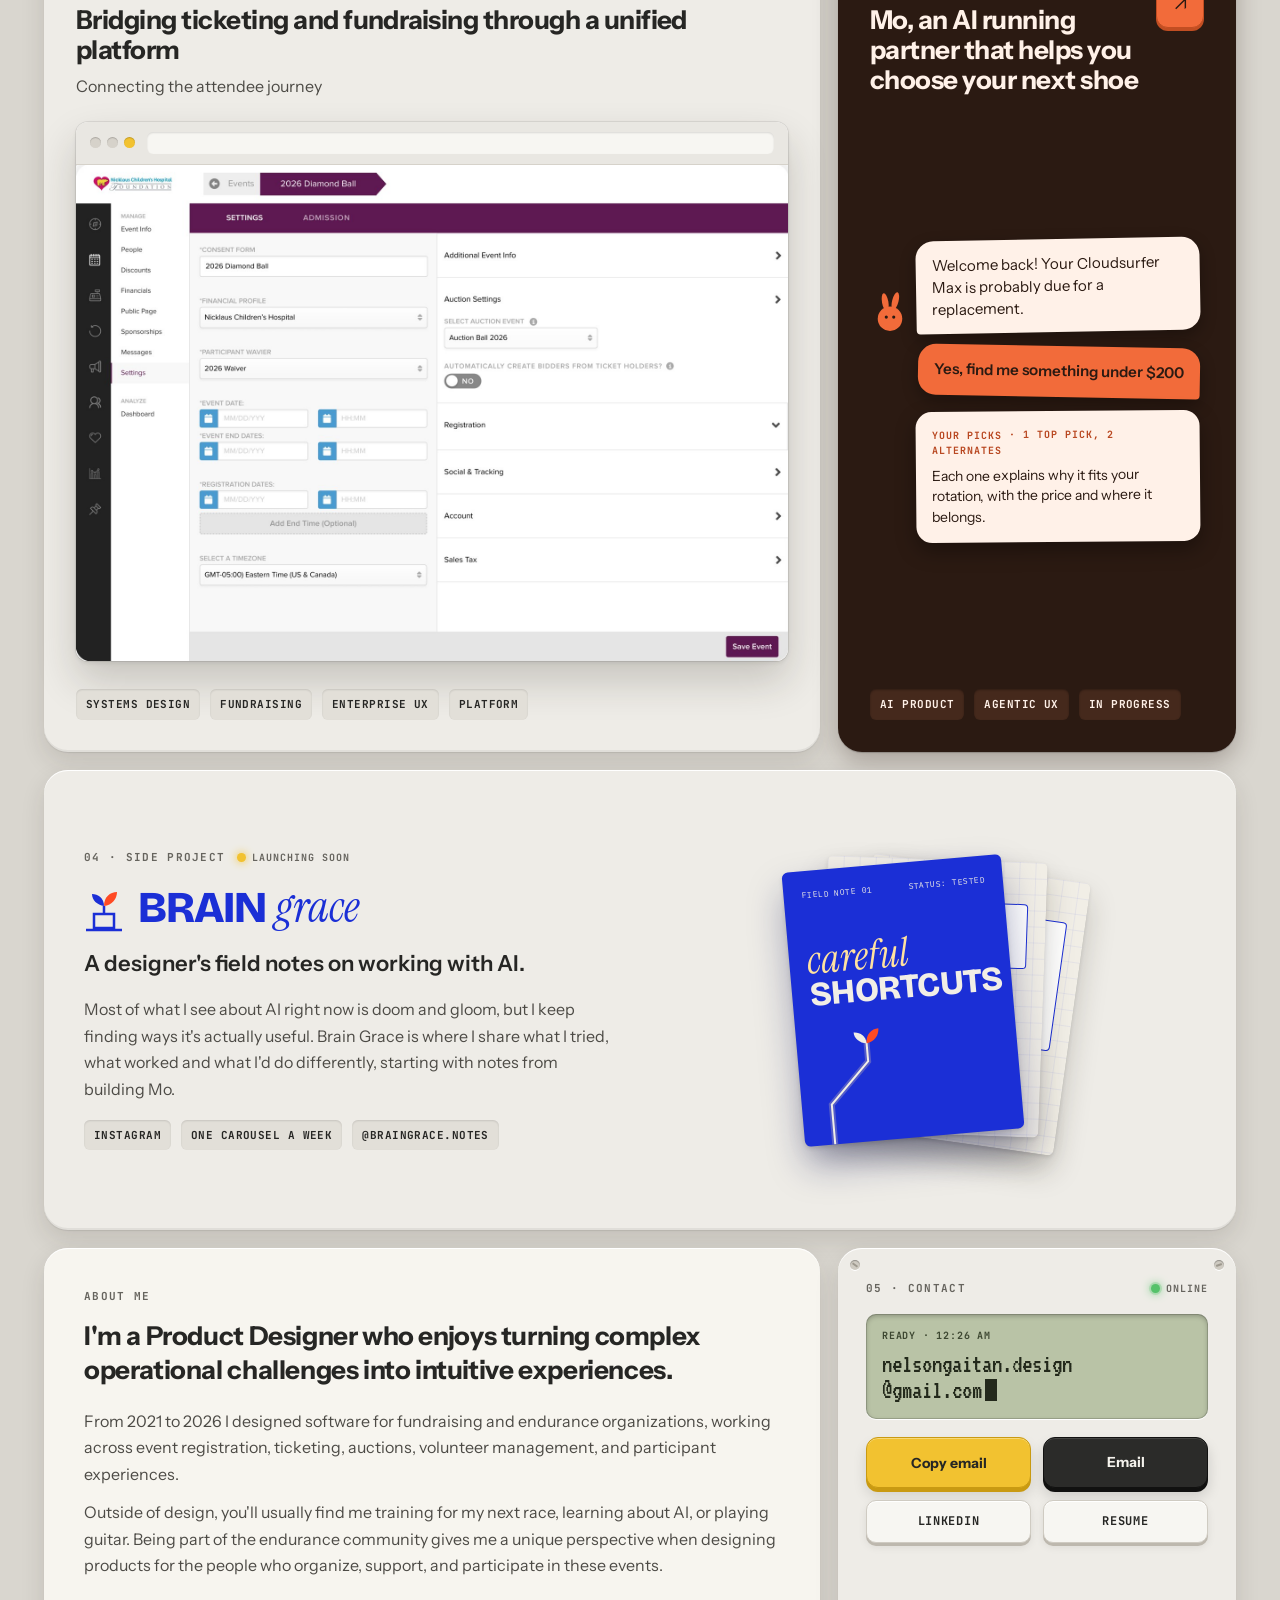
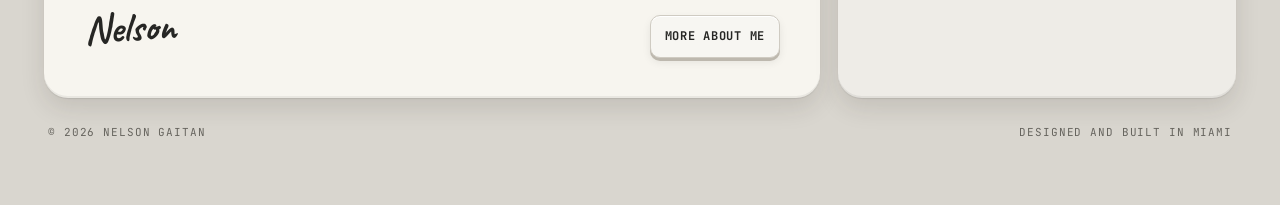
==== commit 8fd13f00: "Change hero button to See my work Co-Authored-By: Claude Opus 5.5 <noreply@anthropic.com> Claude-Ses" ====
--- a/index.html
+++ b/index.html
@@ -45,7 +45,7 @@
         <p class="lead" style="margin-top: 20px">Product Designer with 8+ years of experience designing digital products and enterprise software, specializing in complex workflows, information architecture, and intuitive user experiences.</p>
       </div>
       <div style="display: flex; flex-wrap: wrap; gap: 20px; align-items: center; justify-content: space-between">
-        <a class="key key--big key--yellow" href="work/guest-hub.html">See my best project</a>
+        <a class="key key--big key--yellow" href="#work">See my work</a>
         <button class="toggle" type="button" aria-pressed="true" data-toggle-open>
           <span class="led led--on"></span>
           <span data-toggle-label>Open to new roles</span>
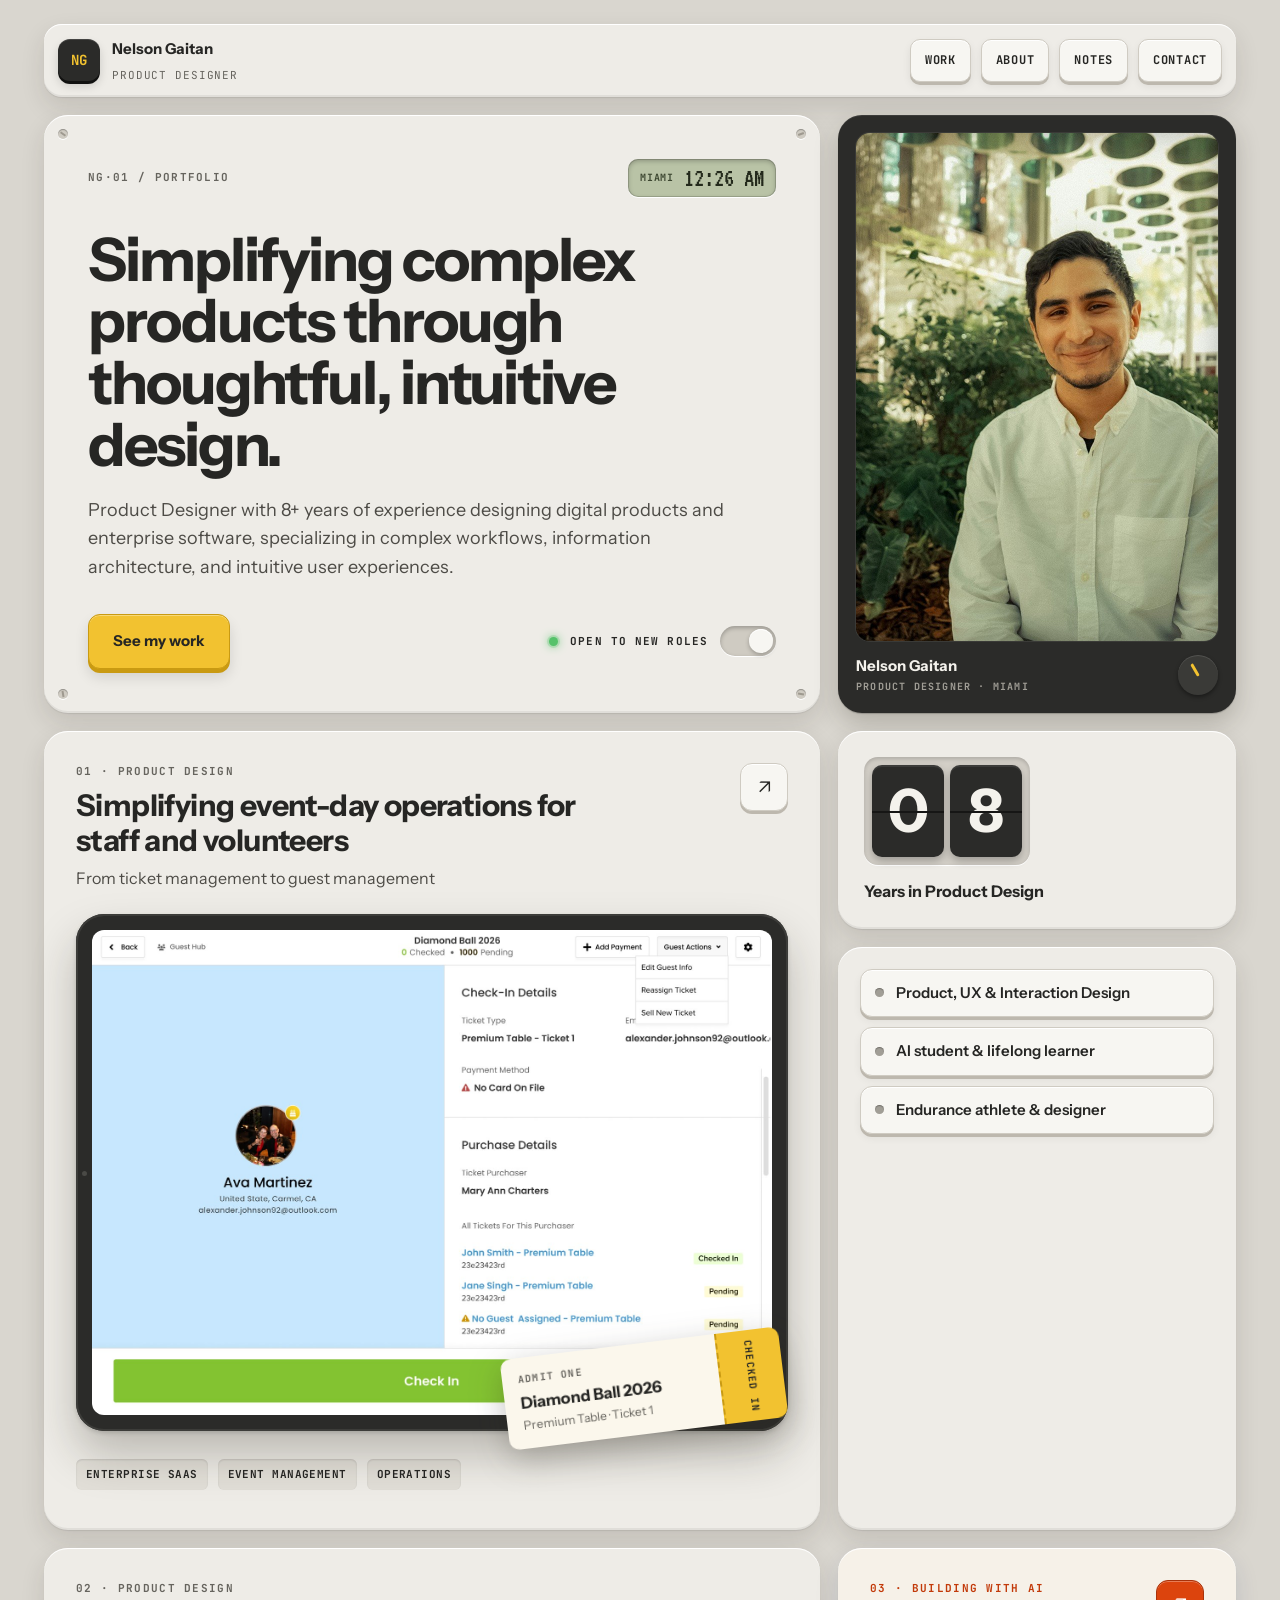
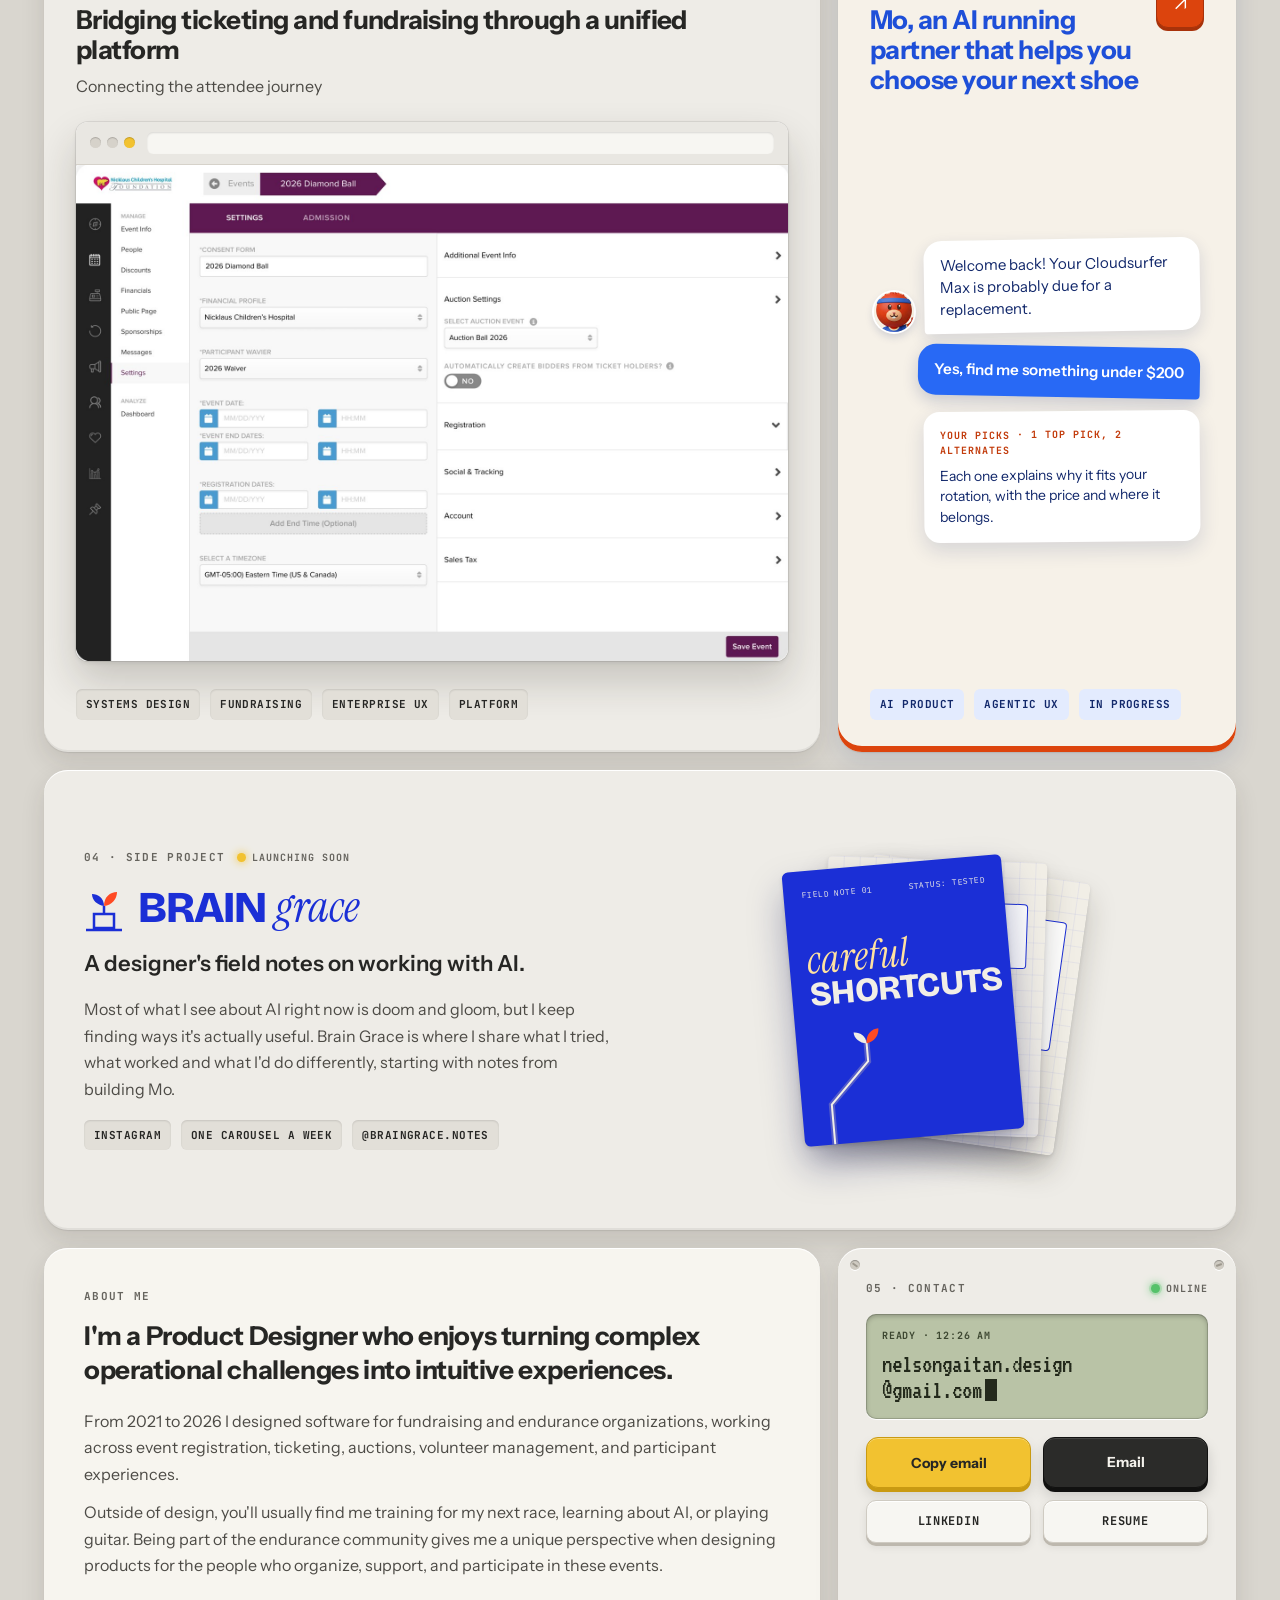
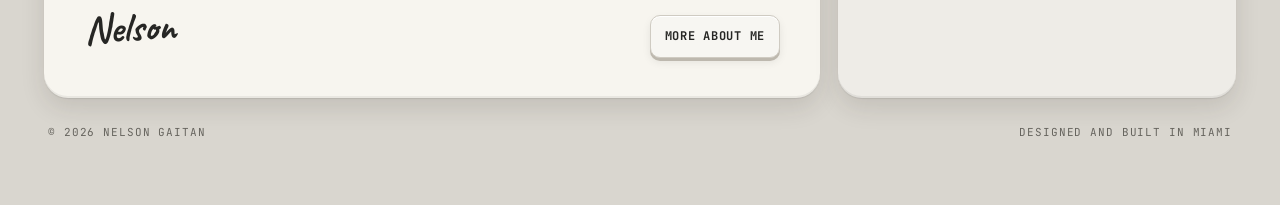
==== commit 27cf455e: "Update Mo to the new brand: clay 3D character, cobalt and red orange palette, and a brand section on" ====
--- a/index.html
+++ b/index.html
@@ -118,7 +118,7 @@
         <span class="arrow-key" aria-hidden="true">↗</span>
       </div>
       <div class="convo" aria-label="Example conversation with Mo">
-          <div class="convo-row"><svg width="32" height="40" viewBox="0 0 120 150" aria-hidden="true"><ellipse cx="42" cy="38" rx="12" ry="34" fill="#F26B3A" transform="rotate(-10 42 38)"/><ellipse cx="80" cy="34" rx="12" ry="34" fill="#F26B3A" transform="rotate(14 80 34)"/><circle cx="60" cy="100" r="46" fill="#F26B3A"/><circle cx="46" cy="94" r="6" fill="#2B1A12"/><circle cx="74" cy="94" r="6" fill="#2B1A12"/></svg><div class="bubble-mo">Welcome back! Your Cloudsurfer Max is probably due for a replacement.</div></div>
+          <div class="convo-row"><img class="mo-avatar" src="assets/img/mo/mo-avatar.jpg" alt="" width="40" height="40"><div class="bubble-mo">Welcome back! Your Cloudsurfer Max is probably due for a replacement.</div></div>
           <div class="bubble-me">Yes, find me something under $200</div>
           <div class="bubble-card"><div class="bubble-card-k">YOUR PICKS · 1 TOP PICK, 2 ALTERNATES</div><p>Each one explains why it fits your rotation, with the price and where it belongs.</p></div>
         </div>
--- a/assets/site.css
+++ b/assets/site.css
@@ -241,28 +241,27 @@
 }
 .keys-2 .key--big { padding: 14px 10px; font-size: 14px; white-space: nowrap; }
 
-/* Mo brand surfaces: espresso, sunrise orange, warm cream */
-.tile--mo { background: #2B1A12; color: #FFF1E8; box-shadow: inset 0 1px 0 rgba(255,241,232,0.08), 0 1px 1px rgba(0,0,0,0.2), 0 10px 24px rgba(43,26,18,0.28); }
-.tile--mo.tile--lift:hover { box-shadow: inset 0 1px 0 rgba(255,241,232,0.08), 0 2px 3px rgba(0,0,0,0.25), 0 24px 44px rgba(43,26,18,0.36); }
-.tile--mo .tag { background: #45291C; color: #FFF1E8; box-shadow: inset 0 1px 2px rgba(0,0,0,0.3); }
-.tile--mo .grille { background-color: #3A2418; background-image: radial-gradient(#1C0F09 2px, transparent 2.5px); }
-.tile--mo .phone { box-shadow: inset 0 0 0 2px #4A2E20, 0 24px 48px rgba(20,8,2,0.6); }
-.tile--mo .arrow-key { background: #F26B3A; border-color: #C24E22; color: #2B1A12; box-shadow: inset 0 1px 0 rgba(255,255,255,0.3), 0 3px 0 #C24E22; }
-.label--mo { color: #F26B3A; }
-.on-mo { color: #FFF1E8; }
-.on-mo-muted { color: #E8CDBB; }
-.key--mo { background: #F26B3A; color: #2B1A12; border-color: #C24E22; box-shadow: inset 0 1px 0 rgba(255,255,255,0.3), 0 4px 0 #C24E22, 0 8px 14px rgba(0,0,0,0.2); }
-.key--mo:hover { color: #2B1A12; }
-.key--mo:active { box-shadow: inset 0 1px 0 rgba(255,255,255,0.3), 0 1px 0 #C24E22; }
+/* Mo brand surfaces: cream, cobalt, red orange (1970s runner) */
+.tile--mo { background: #F6F1E8; color: #12286B; box-shadow: inset 0 1px 0 #FFFFFF, inset 0 -6px 0 #DC440D, 0 1px 1px rgba(0,0,0,0.08), 0 10px 24px rgba(18,40,107,0.12); }
+.tile--mo.tile--lift:hover { box-shadow: inset 0 1px 0 #FFFFFF, inset 0 -6px 0 #DC440D, 0 2px 3px rgba(0,0,0,0.1), 0 24px 44px rgba(18,40,107,0.18); }
+.tile--mo .tag { background: #E3EBFE; color: #12286B; box-shadow: none; }
+.tile--mo .arrow-key { background: #DC440D; border-color: #A8320A; color: #FFFFFF; box-shadow: inset 0 1px 0 rgba(255,255,255,0.3), 0 3px 0 #A8320A; }
+.label--mo { color: #C23A0A; }
+.on-mo { color: #1E4FD8; }
+.on-mo-muted { color: #3A4A78; }
+.key--mo { background: #DC440D; color: #FFFFFF; border-color: #A8320A; box-shadow: inset 0 1px 0 rgba(255,255,255,0.3), 0 4px 0 #A8320A, 0 8px 14px rgba(0,0,0,0.12); }
+.key--mo:hover { color: #FFFFFF; }
+.key--mo:active { box-shadow: inset 0 1px 0 rgba(255,255,255,0.3), 0 1px 0 #A8320A; }
 
 /* Mo as a conversation (no device) */
 .convo { flex: 1 1 auto; display: flex; flex-direction: column; justify-content: center; gap: 14px; padding: 8px 4px; }
 .convo-row { display: flex; align-items: flex-end; gap: 10px; }
-.convo-row svg { flex: 0 0 auto; }
-.bubble-mo { background: #FFF1E8; color: #2B1A12; border-radius: 18px 18px 18px 4px; padding: 14px 16px; font-size: 15px; line-height: 1.45; box-shadow: 0 6px 16px rgba(0,0,0,0.3); transform: rotate(-1deg); transition: transform 300ms ease; }
-.bubble-me { align-self: flex-end; background: #F26B3A; color: #2B1A12; border-radius: 18px 18px 4px 18px; padding: 14px 16px; font-size: 15px; font-weight: 600; box-shadow: 0 6px 16px rgba(0,0,0,0.3); transform: rotate(1deg); transition: transform 300ms ease; }
-.bubble-card { margin-left: 42px; background: #FFF1E8; color: #2B1A12; border-radius: 16px; padding: 16px; box-shadow: 0 8px 20px rgba(0,0,0,0.35); transform: rotate(-0.5deg); transition: transform 300ms ease; }
-.bubble-card-k { font-family: var(--mono); font-size: 10px; font-weight: 700; letter-spacing: 0.1em; color: #B8461F; }
+.convo-row svg, .mo-avatar { flex: 0 0 auto; }
+.mo-avatar { width: 40px; height: 40px; border-radius: 50%; box-shadow: 0 0 0 2px #FFFFFF, 0 4px 10px rgba(18,40,107,0.2); }
+.bubble-mo { background: #FFFFFF; color: #12286B; border-radius: 18px 18px 18px 4px; padding: 14px 16px; font-size: 15px; line-height: 1.45; box-shadow: 0 6px 16px rgba(18,40,107,0.14); transform: rotate(-1deg); transition: transform 300ms ease; }
+.bubble-me { align-self: flex-end; background: #2869F5; color: #FFFFFF; border-radius: 18px 18px 4px 18px; padding: 14px 16px; font-size: 15px; font-weight: 600; box-shadow: 0 6px 16px rgba(18,40,107,0.2); transform: rotate(1deg); transition: transform 300ms ease; }
+.bubble-card { margin-left: 50px; background: #FFFFFF; color: #12286B; border-radius: 16px; padding: 16px; box-shadow: 0 8px 20px rgba(18,40,107,0.14); transform: rotate(-0.5deg); transition: transform 300ms ease; }
+.bubble-card-k { font-family: var(--mono); font-size: 10px; font-weight: 700; letter-spacing: 0.1em; color: #C23A0A; }
 .bubble-card p { margin: 8px 0 0; font-size: 14px; line-height: 1.45; }
 .tile--lift:hover .bubble-mo, .tile--lift:hover .bubble-me, .tile--lift:hover .bubble-card { transform: rotate(0deg); }
 .convo--lg .bubble-mo, .convo--lg .bubble-me { font-size: 16px; }
@@ -272,3 +271,16 @@
 /* Header monogram */
 .monogram { width: 42px; height: 42px; border-radius: 12px; background: var(--charcoal); color: var(--yellow); display: flex; align-items: center; justify-content: center; font-family: var(--mono); font-size: 14px; font-weight: 700; letter-spacing: 0.02em; flex: 0 0 auto; box-shadow: inset 0 1px 0 rgba(255,255,255,0.12), 0 3px 0 #111110, 0 5px 10px rgba(0,0,0,0.15); transition: transform 80ms ease, box-shadow 80ms ease; }
 .brand:active .monogram { transform: translateY(2px); box-shadow: inset 0 1px 0 rgba(255,255,255,0.12), 0 1px 0 #111110; }
+
+/* Mo brand section */
+.mo-logo { display: block; width: 100%; max-width: 420px; height: auto; border-radius: 14px; }
+.swatches { display: flex; flex-wrap: wrap; gap: 10px; }
+.swatch { display: flex; align-items: center; gap: 8px; font-family: var(--mono); font-size: 11px; font-weight: 700; letter-spacing: 0.04em; text-transform: uppercase; padding: 6px 10px 6px 6px; background: var(--recess); border-radius: 8px; }
+.swatch i { width: 22px; height: 22px; border-radius: 6px; box-shadow: inset 0 0 0 1px rgba(0,0,0,0.08); }
+.scenes { display: grid; grid-template-columns: repeat(4, minmax(0, 1fr)); gap: 14px; }
+.scene { margin: 0; background: #F6F1E8; border-radius: 14px; overflow: hidden; }
+.scene img { display: block; width: 100%; height: auto; }
+.scene figcaption { padding: 10px 12px 12px; font-size: 13px; line-height: 1.4; color: #12286B; }
+.scene figcaption b { display: block; font-family: var(--mono); font-size: 10px; letter-spacing: 0.1em; text-transform: uppercase; color: #C23A0A; margin-bottom: 4px; }
+.mo-hero-img { display: block; width: 100%; max-width: 360px; height: auto; margin: 0 auto; }
+@media (max-width: 860px) { .scenes { grid-template-columns: repeat(2, minmax(0, 1fr)); } }
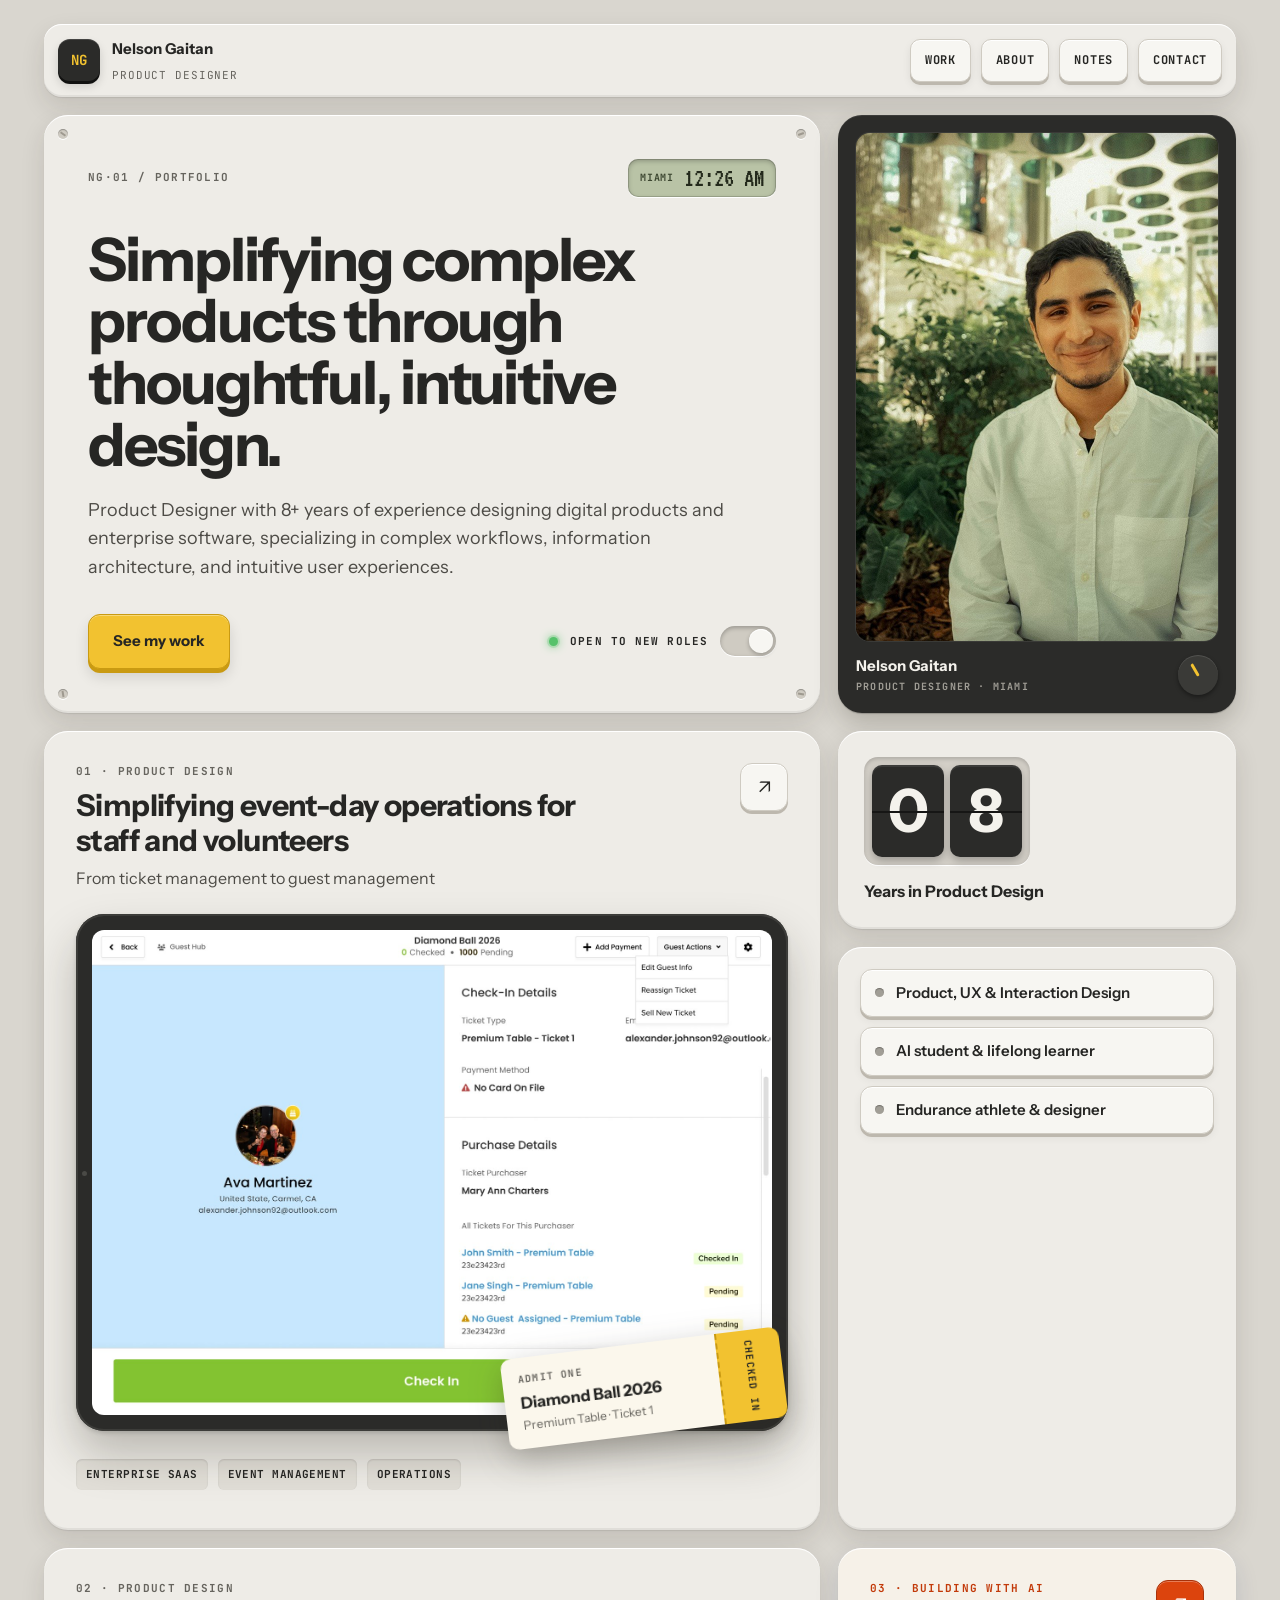
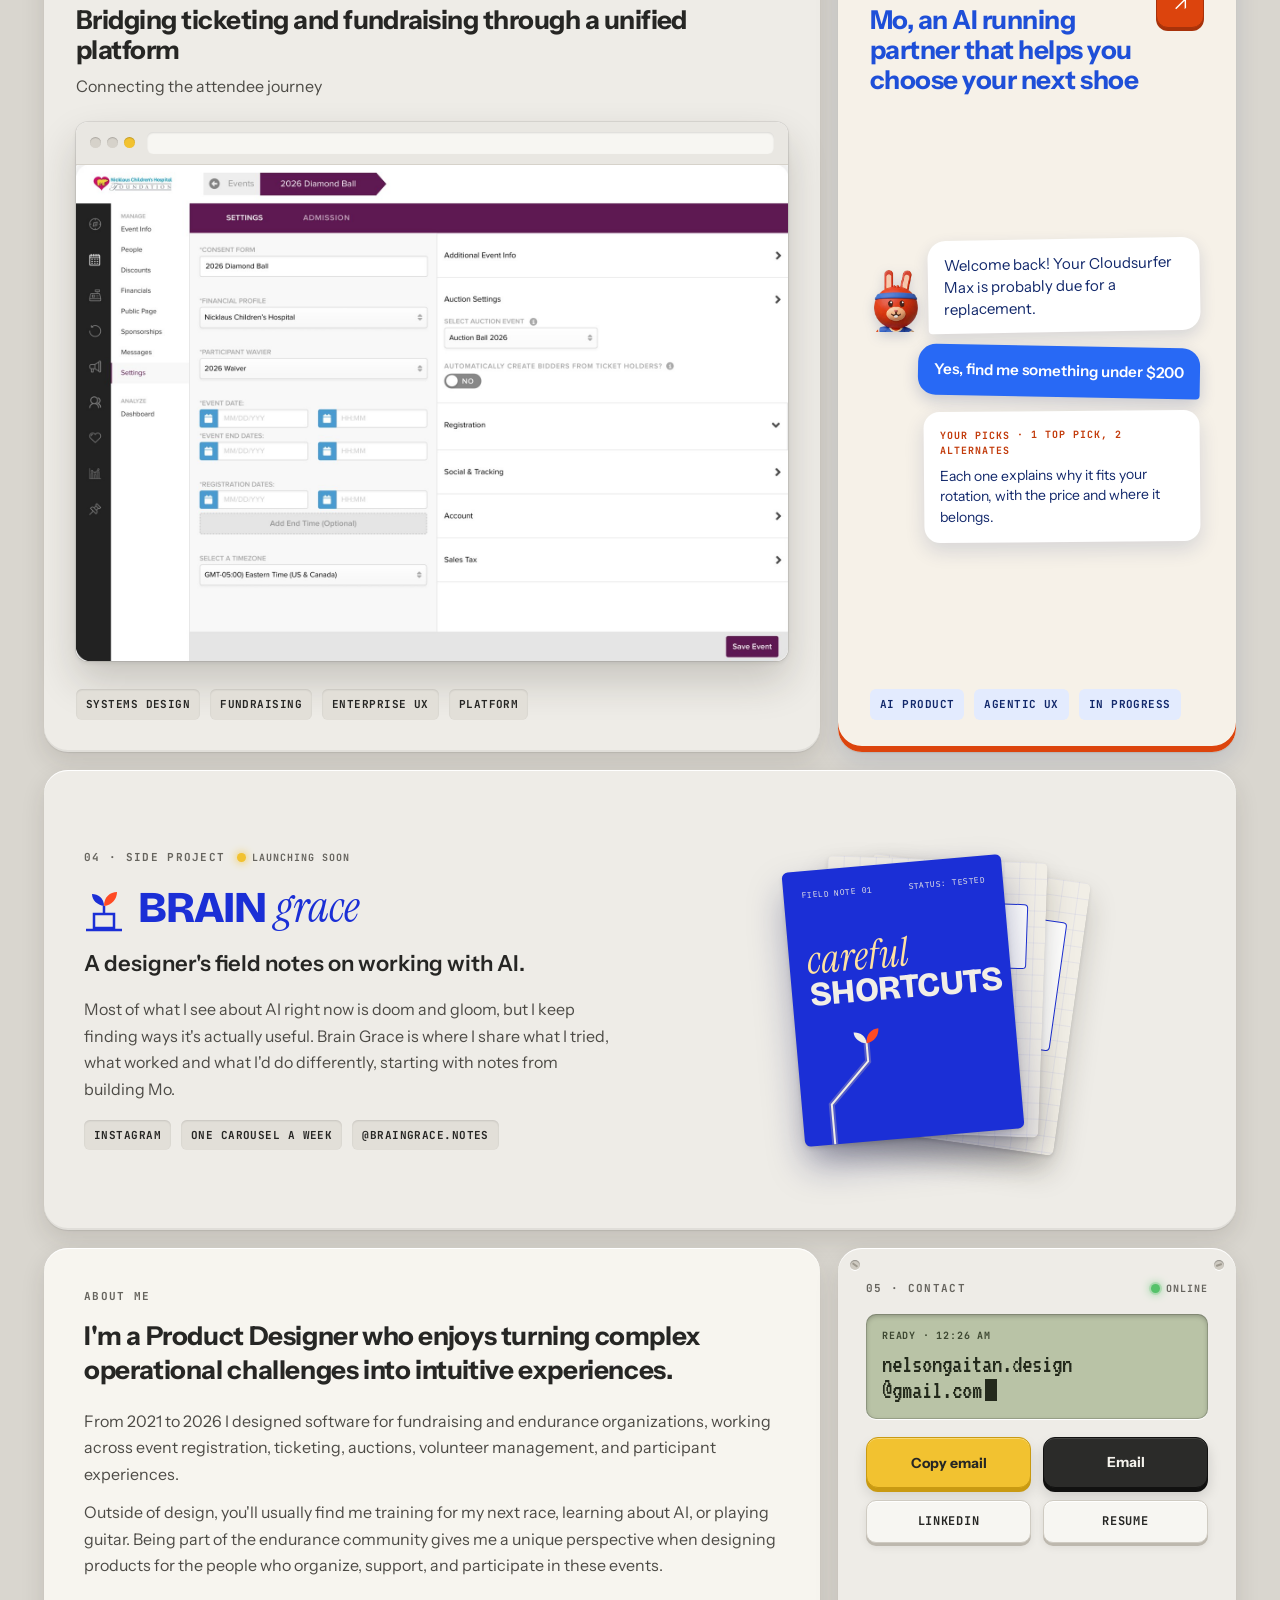
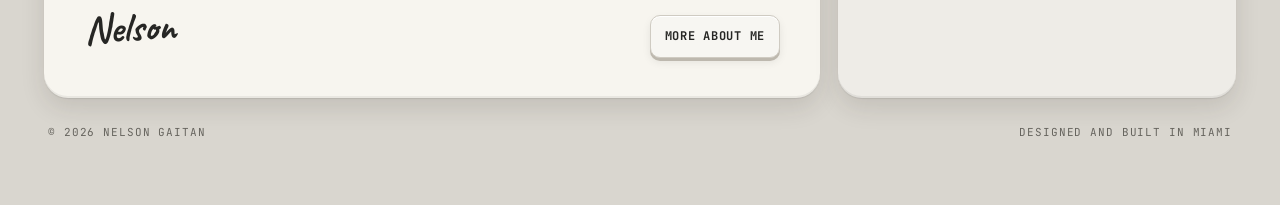
==== commit 9a4dad13: "Show Mo's full head and ears in the chat avatar Co-Authored-By: Claude Opus 5.5 <noreply@anthropic.c" ====
--- a/index.html
+++ b/index.html
@@ -14,7 +14,7 @@
 <link rel="preconnect" href="https://fonts.googleapis.com">
 <link rel="preconnect" href="https://fonts.gstatic.com" crossorigin>
 <link href="https://fonts.googleapis.com/css2?family=Instrument+Sans:wght@400;500;600;700&family=JetBrains+Mono:wght@500;700&family=VT323&family=Caveat:wght@700&family=Bricolage+Grotesque:wght@800&family=Instrument+Serif:ital@1&family=IBM+Plex+Mono:wght@500&display=swap" rel="stylesheet">
-<link rel="stylesheet" href="assets/site.css">
+<link rel="stylesheet" href="assets/site.css?v=20261026">
 </head>
 <body>
 <div class="wrap">
@@ -118,7 +118,7 @@
         <span class="arrow-key" aria-hidden="true">↗</span>
       </div>
       <div class="convo" aria-label="Example conversation with Mo">
-          <div class="convo-row"><img class="mo-avatar" src="assets/img/mo/mo-avatar.jpg" alt="" width="40" height="40"><div class="bubble-mo">Welcome back! Your Cloudsurfer Max is probably due for a replacement.</div></div>
+          <div class="convo-row"><img class="mo-avatar" src="assets/img/mo/mo-avatar.png" alt="" width="44" height="62"><div class="bubble-mo">Welcome back! Your Cloudsurfer Max is probably due for a replacement.</div></div>
           <div class="bubble-me">Yes, find me something under $200</div>
           <div class="bubble-card"><div class="bubble-card-k">YOUR PICKS · 1 TOP PICK, 2 ALTERNATES</div><p>Each one explains why it fits your rotation, with the price and where it belongs.</p></div>
         </div>
--- a/assets/site.css
+++ b/assets/site.css
@@ -257,7 +257,7 @@
 .convo { flex: 1 1 auto; display: flex; flex-direction: column; justify-content: center; gap: 14px; padding: 8px 4px; }
 .convo-row { display: flex; align-items: flex-end; gap: 10px; }
 .convo-row svg, .mo-avatar { flex: 0 0 auto; }
-.mo-avatar { width: 40px; height: 40px; border-radius: 50%; box-shadow: 0 0 0 2px #FFFFFF, 0 4px 10px rgba(18,40,107,0.2); }
+.mo-avatar { width: 44px; height: 62px; object-fit: contain; filter: drop-shadow(0 4px 6px rgba(18,40,107,0.18)); }
 .bubble-mo { background: #FFFFFF; color: #12286B; border-radius: 18px 18px 18px 4px; padding: 14px 16px; font-size: 15px; line-height: 1.45; box-shadow: 0 6px 16px rgba(18,40,107,0.14); transform: rotate(-1deg); transition: transform 300ms ease; }
 .bubble-me { align-self: flex-end; background: #2869F5; color: #FFFFFF; border-radius: 18px 18px 4px 18px; padding: 14px 16px; font-size: 15px; font-weight: 600; box-shadow: 0 6px 16px rgba(18,40,107,0.2); transform: rotate(1deg); transition: transform 300ms ease; }
 .bubble-card { margin-left: 50px; background: #FFFFFF; color: #12286B; border-radius: 16px; padding: 16px; box-shadow: 0 8px 20px rgba(18,40,107,0.14); transform: rotate(-0.5deg); transition: transform 300ms ease; }
@@ -277,10 +277,10 @@
 .swatches { display: flex; flex-wrap: wrap; gap: 10px; }
 .swatch { display: flex; align-items: center; gap: 8px; font-family: var(--mono); font-size: 11px; font-weight: 700; letter-spacing: 0.04em; text-transform: uppercase; padding: 6px 10px 6px 6px; background: var(--recess); border-radius: 8px; }
 .swatch i { width: 22px; height: 22px; border-radius: 6px; box-shadow: inset 0 0 0 1px rgba(0,0,0,0.08); }
-.scenes { display: grid; grid-template-columns: repeat(4, minmax(0, 1fr)); gap: 14px; }
+.scenes { flex: 1 1 100%; display: grid; grid-template-columns: repeat(4, minmax(0, 1fr)); gap: 16px; margin-top: 8px; }
 .scene { margin: 0; background: #F6F1E8; border-radius: 14px; overflow: hidden; }
 .scene img { display: block; width: 100%; height: auto; }
-.scene figcaption { padding: 10px 12px 12px; font-size: 13px; line-height: 1.4; color: #12286B; }
-.scene figcaption b { display: block; font-family: var(--mono); font-size: 10px; letter-spacing: 0.1em; text-transform: uppercase; color: #C23A0A; margin-bottom: 4px; }
+.scene figcaption { padding: 12px 14px 14px; font-size: 14px; line-height: 1.4; color: #12286B; }
+.scene-k { display: block; font-family: var(--mono); font-size: 10px; font-weight: 700; letter-spacing: 0.1em; text-transform: uppercase; color: #C23A0A; margin-bottom: 4px; }
 .mo-hero-img { display: block; width: 100%; max-width: 360px; height: auto; margin: 0 auto; }
 @media (max-width: 860px) { .scenes { grid-template-columns: repeat(2, minmax(0, 1fr)); } }
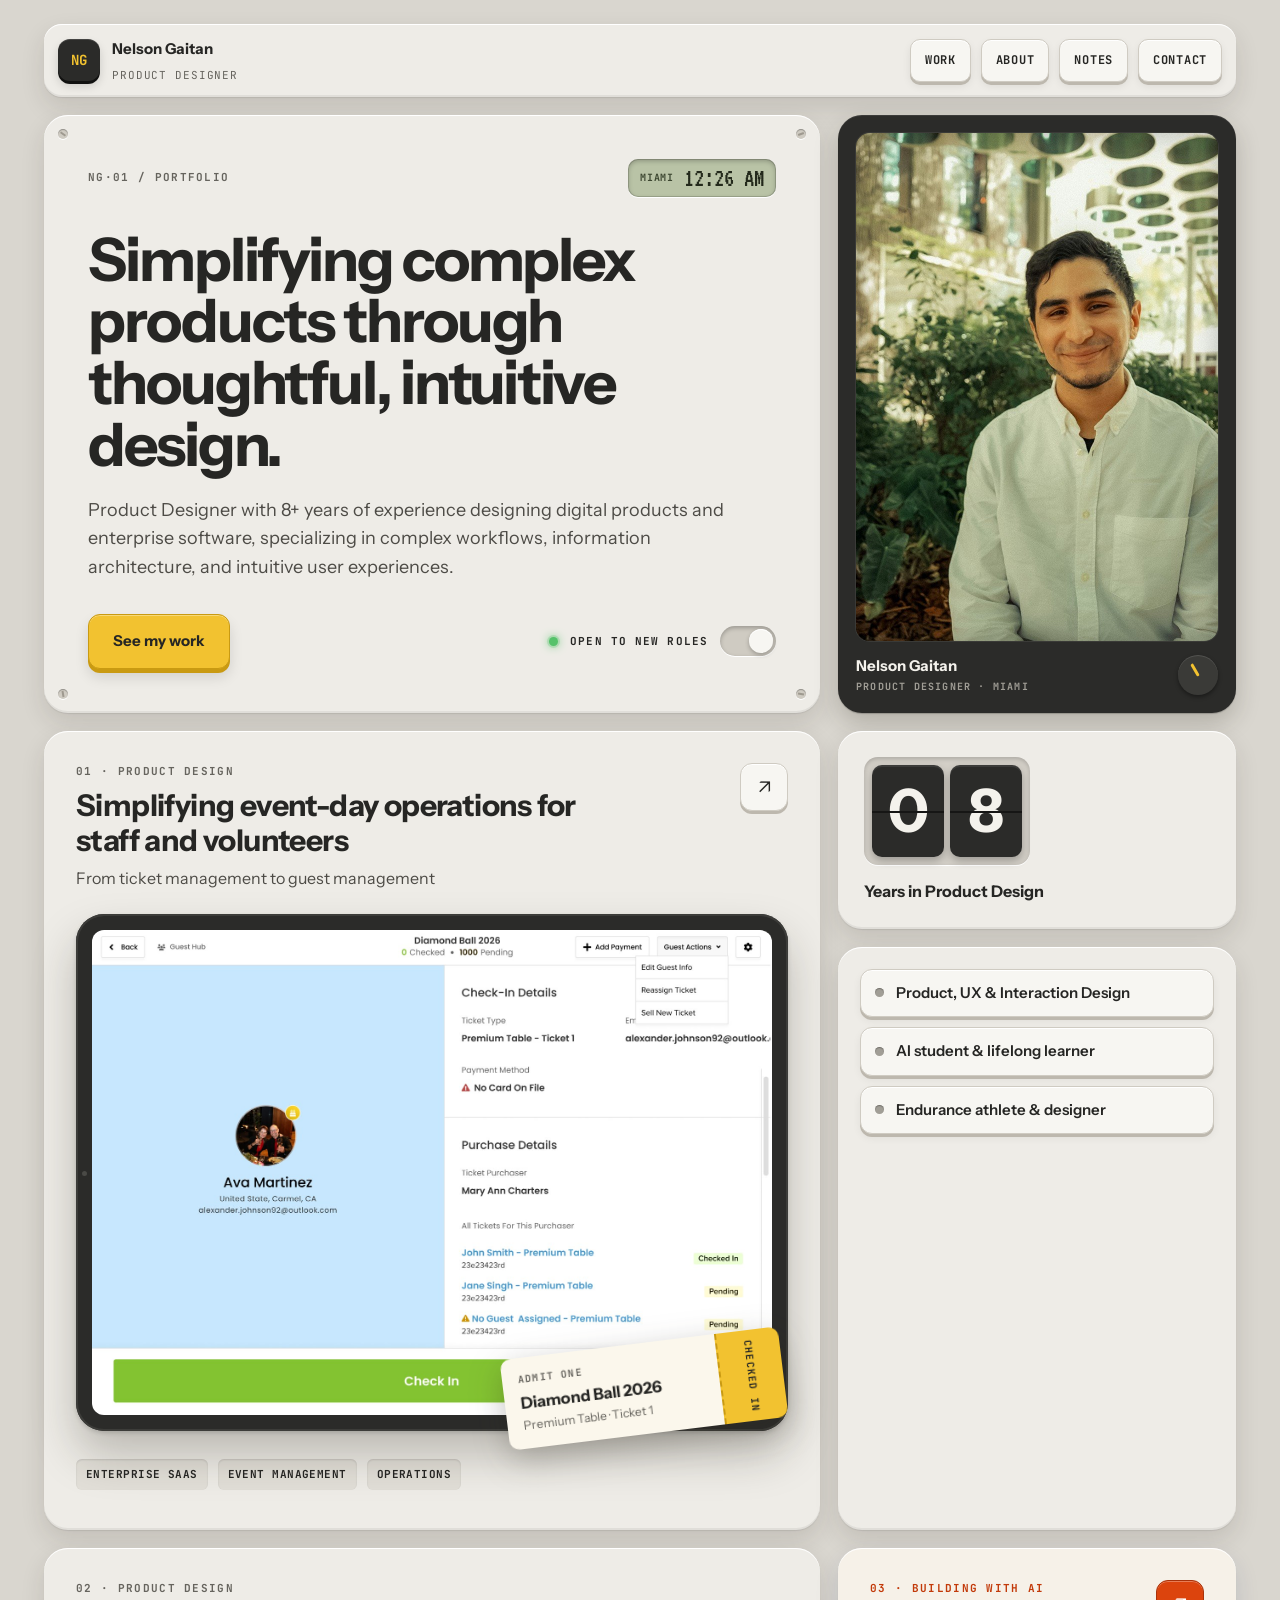
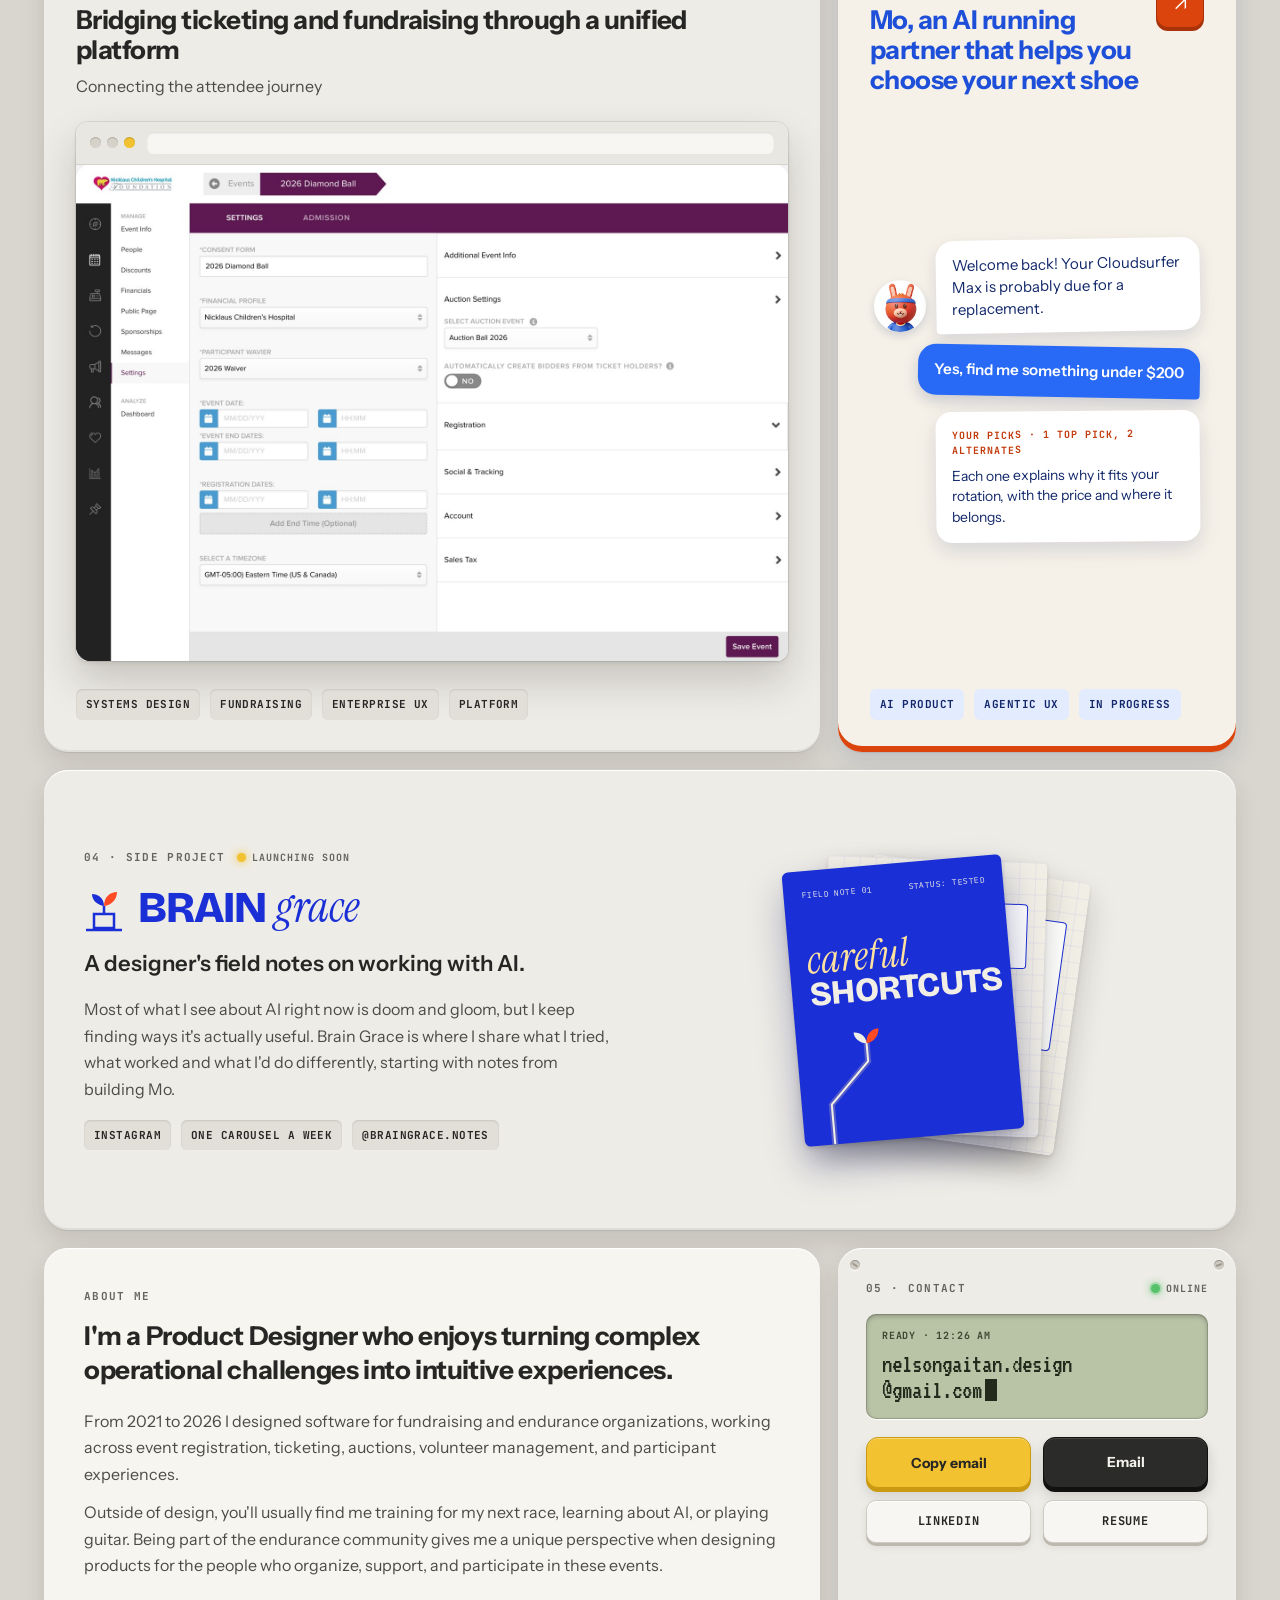
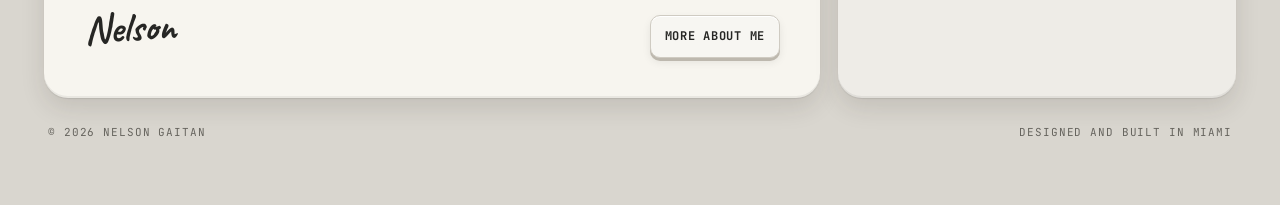
==== commit e5a45e08: "Use Nelson's new circular Mo avatar in the chat Co-Authored-By: Claude Opus 5.5 <noreply@anthropic.c" ====
--- a/index.html
+++ b/index.html
@@ -118,7 +118,7 @@
         <span class="arrow-key" aria-hidden="true">↗</span>
       </div>
       <div class="convo" aria-label="Example conversation with Mo">
-          <div class="convo-row"><img class="mo-avatar" src="assets/img/mo/mo-avatar.png" alt="" width="44" height="62"><div class="bubble-mo">Welcome back! Your Cloudsurfer Max is probably due for a replacement.</div></div>
+          <div class="convo-row"><img class="mo-avatar" src="assets/img/mo/mo-avatar.png?v=3" alt="" width="52" height="52"><div class="bubble-mo">Welcome back! Your Cloudsurfer Max is probably due for a replacement.</div></div>
           <div class="bubble-me">Yes, find me something under $200</div>
           <div class="bubble-card"><div class="bubble-card-k">YOUR PICKS · 1 TOP PICK, 2 ALTERNATES</div><p>Each one explains why it fits your rotation, with the price and where it belongs.</p></div>
         </div>
--- a/assets/site.css
+++ b/assets/site.css
@@ -257,10 +257,10 @@
 .convo { flex: 1 1 auto; display: flex; flex-direction: column; justify-content: center; gap: 14px; padding: 8px 4px; }
 .convo-row { display: flex; align-items: flex-end; gap: 10px; }
 .convo-row svg, .mo-avatar { flex: 0 0 auto; }
-.mo-avatar { width: 44px; height: 62px; object-fit: contain; filter: drop-shadow(0 4px 6px rgba(18,40,107,0.18)); }
+.mo-avatar { width: 52px; height: 52px; border-radius: 50%; box-shadow: 0 4px 10px rgba(18,40,107,0.16); }
 .bubble-mo { background: #FFFFFF; color: #12286B; border-radius: 18px 18px 18px 4px; padding: 14px 16px; font-size: 15px; line-height: 1.45; box-shadow: 0 6px 16px rgba(18,40,107,0.14); transform: rotate(-1deg); transition: transform 300ms ease; }
 .bubble-me { align-self: flex-end; background: #2869F5; color: #FFFFFF; border-radius: 18px 18px 4px 18px; padding: 14px 16px; font-size: 15px; font-weight: 600; box-shadow: 0 6px 16px rgba(18,40,107,0.2); transform: rotate(1deg); transition: transform 300ms ease; }
-.bubble-card { margin-left: 50px; background: #FFFFFF; color: #12286B; border-radius: 16px; padding: 16px; box-shadow: 0 8px 20px rgba(18,40,107,0.14); transform: rotate(-0.5deg); transition: transform 300ms ease; }
+.bubble-card { margin-left: 62px; background: #FFFFFF; color: #12286B; border-radius: 16px; padding: 16px; box-shadow: 0 8px 20px rgba(18,40,107,0.14); transform: rotate(-0.5deg); transition: transform 300ms ease; }
 .bubble-card-k { font-family: var(--mono); font-size: 10px; font-weight: 700; letter-spacing: 0.1em; color: #C23A0A; }
 .bubble-card p { margin: 8px 0 0; font-size: 14px; line-height: 1.45; }
 .tile--lift:hover .bubble-mo, .tile--lift:hover .bubble-me, .tile--lift:hover .bubble-card { transform: rotate(0deg); }
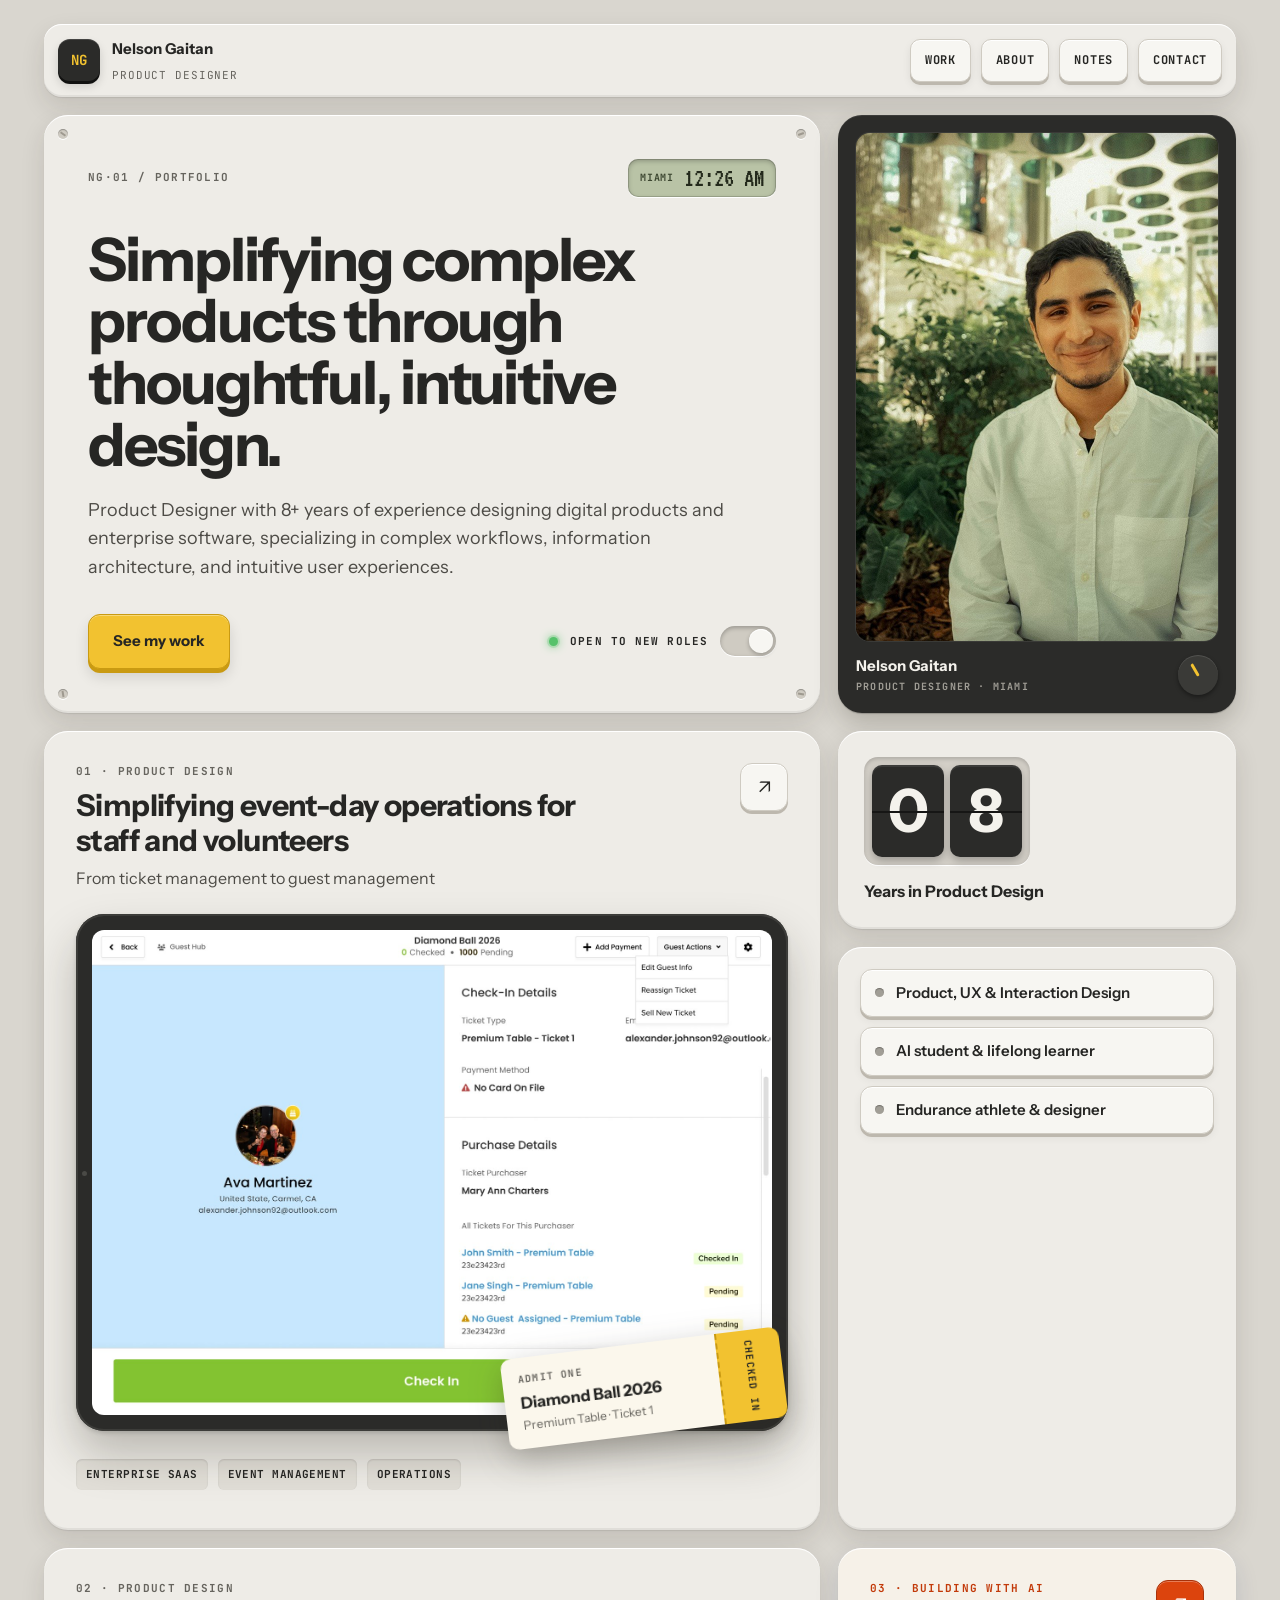
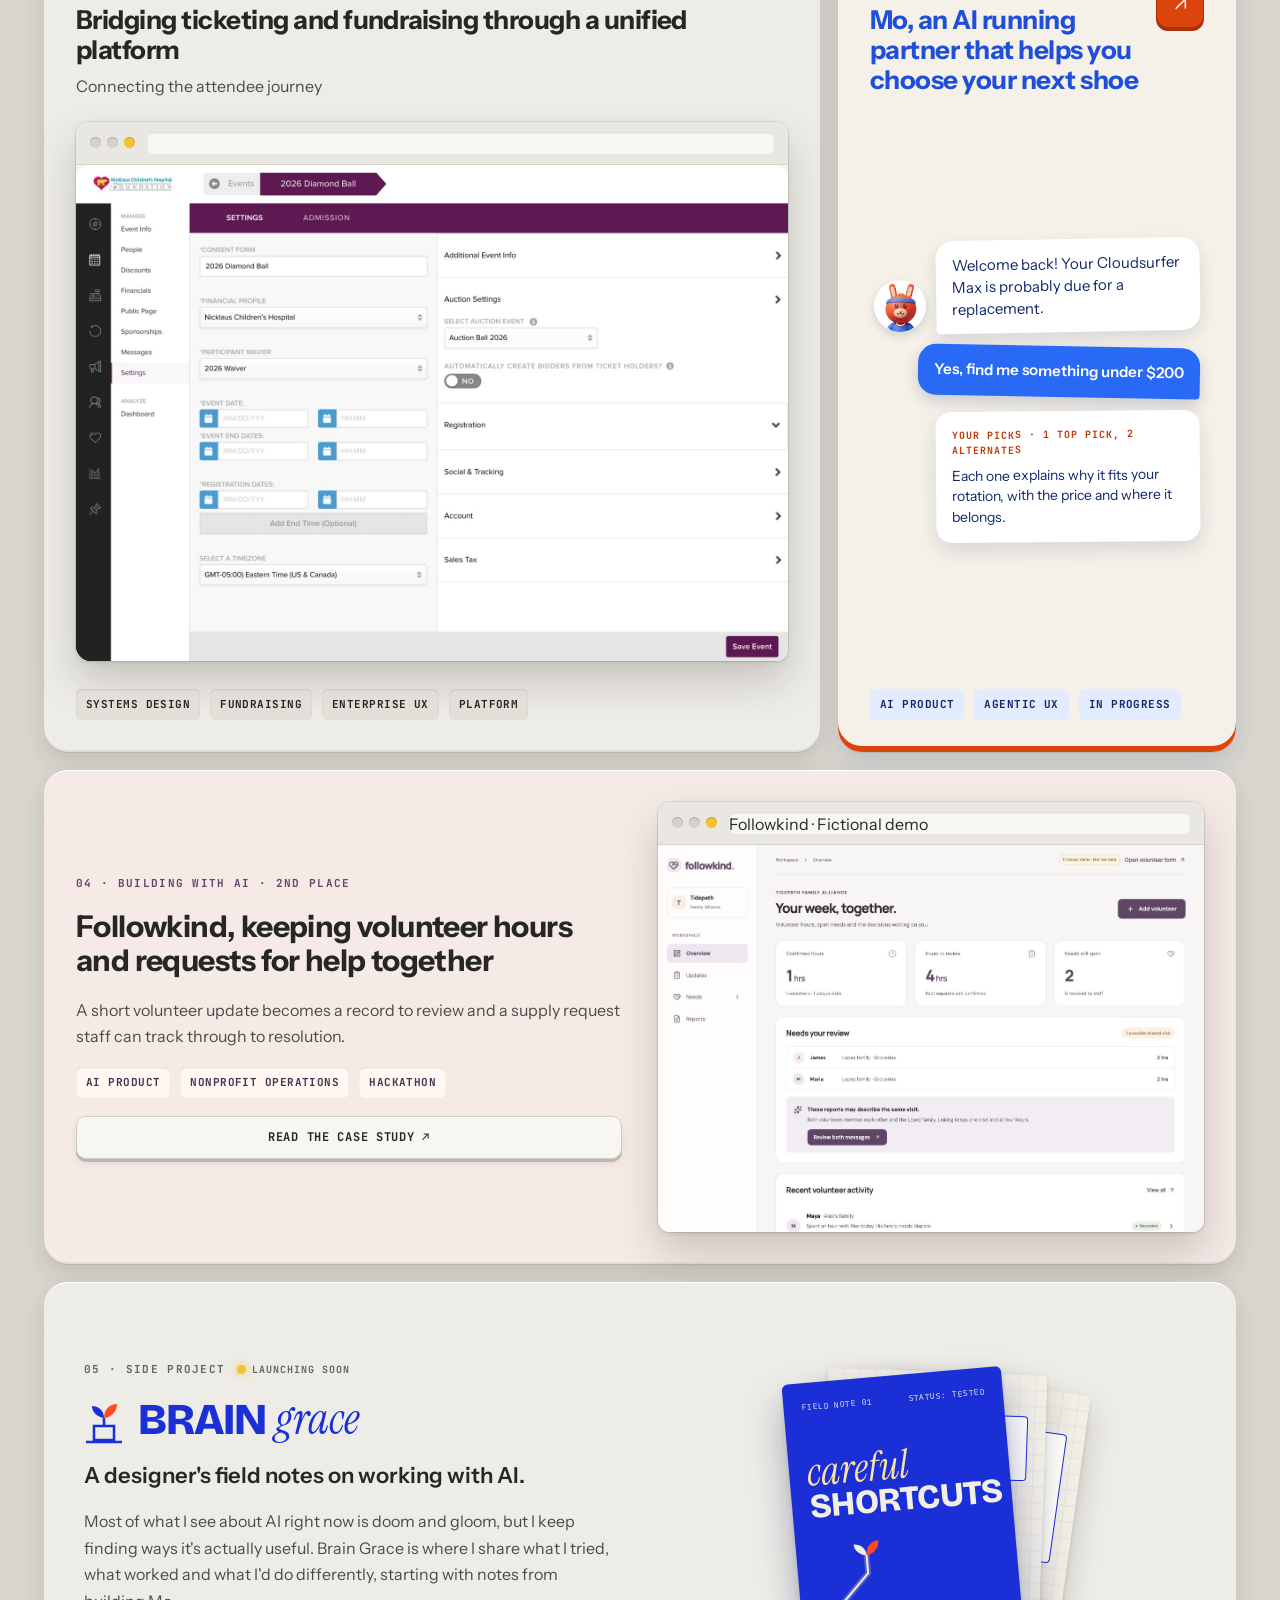
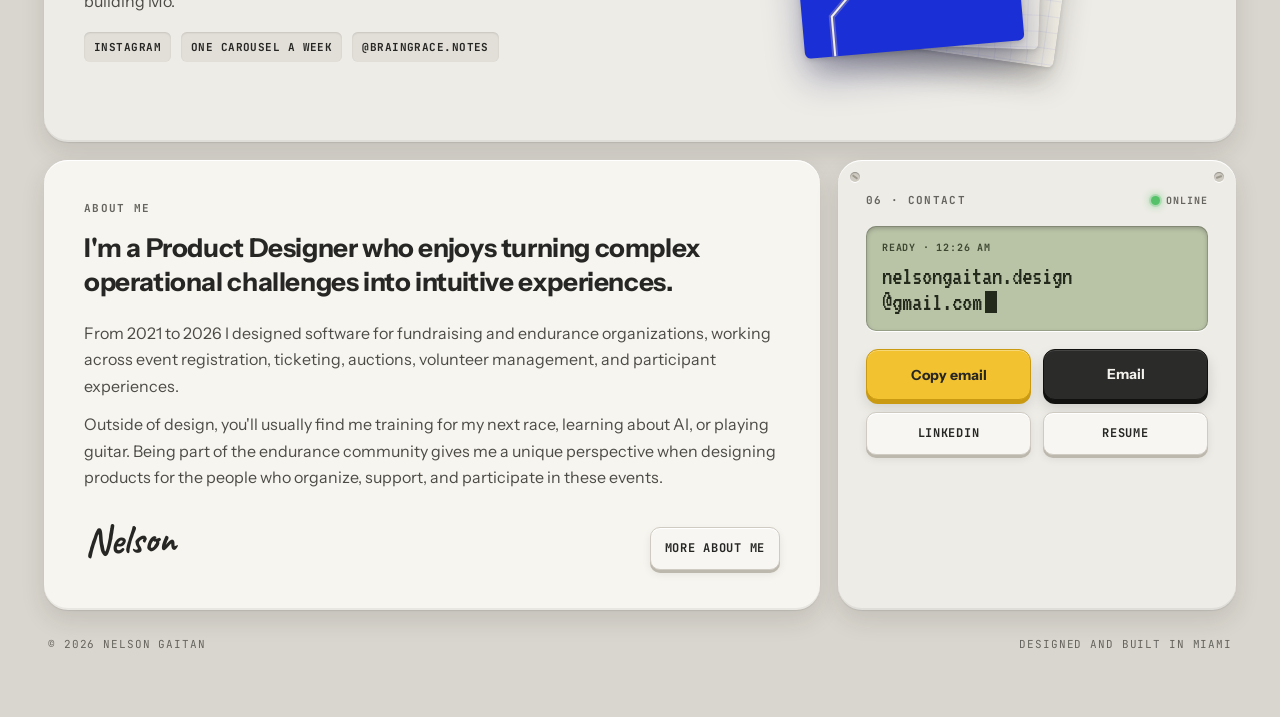
==== commit a1e1c2f2: "Add Followkind case study and portfolio project card" ====
--- a/index.html
+++ b/index.html
@@ -14,7 +14,7 @@
 <link rel="preconnect" href="https://fonts.googleapis.com">
 <link rel="preconnect" href="https://fonts.gstatic.com" crossorigin>
 <link href="https://fonts.googleapis.com/css2?family=Instrument+Sans:wght@400;500;600;700&family=JetBrains+Mono:wght@500;700&family=VT323&family=Caveat:wght@700&family=Bricolage+Grotesque:wght@800&family=Instrument+Serif:ital@1&family=IBM+Plex+Mono:wght@500&display=swap" rel="stylesheet">
-<link rel="stylesheet" href="assets/site.css?v=20261026">
+<link rel="stylesheet" href="assets/site.css?v=20261110">
 </head>
 <body>
 <div class="wrap">
@@ -125,10 +125,15 @@
       <ul class="tags"><li class="tag">AI product</li><li class="tag">Agentic UX</li><li class="tag">In progress</li></ul>
     </a>
 
+    <a class="tile tile--followkind tile--lift wfull followkind-home" href="work/followkind.html">
+      <div class="stack" style="gap:18px"><div class="label">04 · Building with AI · 2nd place</div><h2 class="h2">Followkind, keeping volunteer hours and requests for help together</h2><p class="body">A short volunteer update becomes a record to review and a supply request staff can track through to resolution.</p><ul class="tags"><li class="tag">AI product</li><li class="tag">Nonprofit operations</li><li class="tag">Hackathon</li></ul><span class="key">Read the case study ↗</span></div>
+      <div class="browser"><div class="browser-bar"><div class="browser-dots"><span></span><span></span><span></span></div><div class="browser-url">Followkind · Fictional demo</div></div><img src="assets/img/followkind-overview.png" alt="Followkind volunteer coordination demo dashboard" width="1239" height="1538" loading="lazy"></div>
+    </a>
+
     <a class="tile tile--lift wfull" href="brain-grace.html" style="display: flex; flex-wrap: wrap; gap: 40px; align-items: center; overflow: hidden; padding: 40px">
       <div class="stack" style="flex: 1 1 400px; min-width: 0">
         <div style="display: flex; flex-wrap: wrap; align-items: center; gap: 12px">
-          <div class="label">04 · Side project</div>
+          <div class="label">05 · Side project</div>
           <span class="status"><span class="led led--amber"></span>Launching soon</span>
         </div>
         <div style="display: flex; align-items: center; gap: 14px">
@@ -175,7 +180,7 @@
     <section id="contact" class="tile w1 stack" style="gap: 18px; padding: 32px 28px 28px">
       <span class="screw screw--tl" style="top: 12px; left: 12px"></span><span class="screw screw--tr" style="top: 12px; right: 12px"></span>
       <div style="display: flex; justify-content: space-between; align-items: center">
-        <div class="label">05 · Contact</div>
+        <div class="label">06 · Contact</div>
         <span class="status"><span class="led led--on"></span>Online</span>
       </div>
       <div class="lcd contact-lcd">
--- a/assets/site.css
+++ b/assets/site.css
@@ -284,3 +284,14 @@
 .scene-k { display: block; font-family: var(--mono); font-size: 10px; font-weight: 700; letter-spacing: 0.1em; text-transform: uppercase; color: #C23A0A; margin-bottom: 4px; }
 .mo-hero-img { display: block; width: 100%; max-width: 360px; height: auto; margin: 0 auto; }
 @media (max-width: 860px) { .scenes { grid-template-columns: repeat(2, minmax(0, 1fr)); } }
+
+/* Followkind case study uses the portfolio's shared tiles and type. */
+.tile--followkind { background:#f5eae6; color:#48344f; }
+.tile--followkind .label { color:#654568; }
+.tile--followkind .tag { background:#fff8f3; color:#48344f; }
+.followkind-links,.followkind-statuses { display:flex; align-items:center; flex-wrap:wrap; gap:12px; }
+.followkind-figure { margin:0; }
+.followkind-figure figcaption { margin-top:16px; color:var(--muted); font-size:14px; line-height:1.6; max-width:780px; }
+a.followkind-home { display:grid; grid-template-columns:1fr 1fr; gap:36px; align-items:center; }
+.followkind-home .browser { max-height:430px; overflow:hidden; }
+@media(max-width:700px) { .followkind-home { grid-template-columns:1fr; gap:24px; } .followkind-links .key { white-space:normal; } }
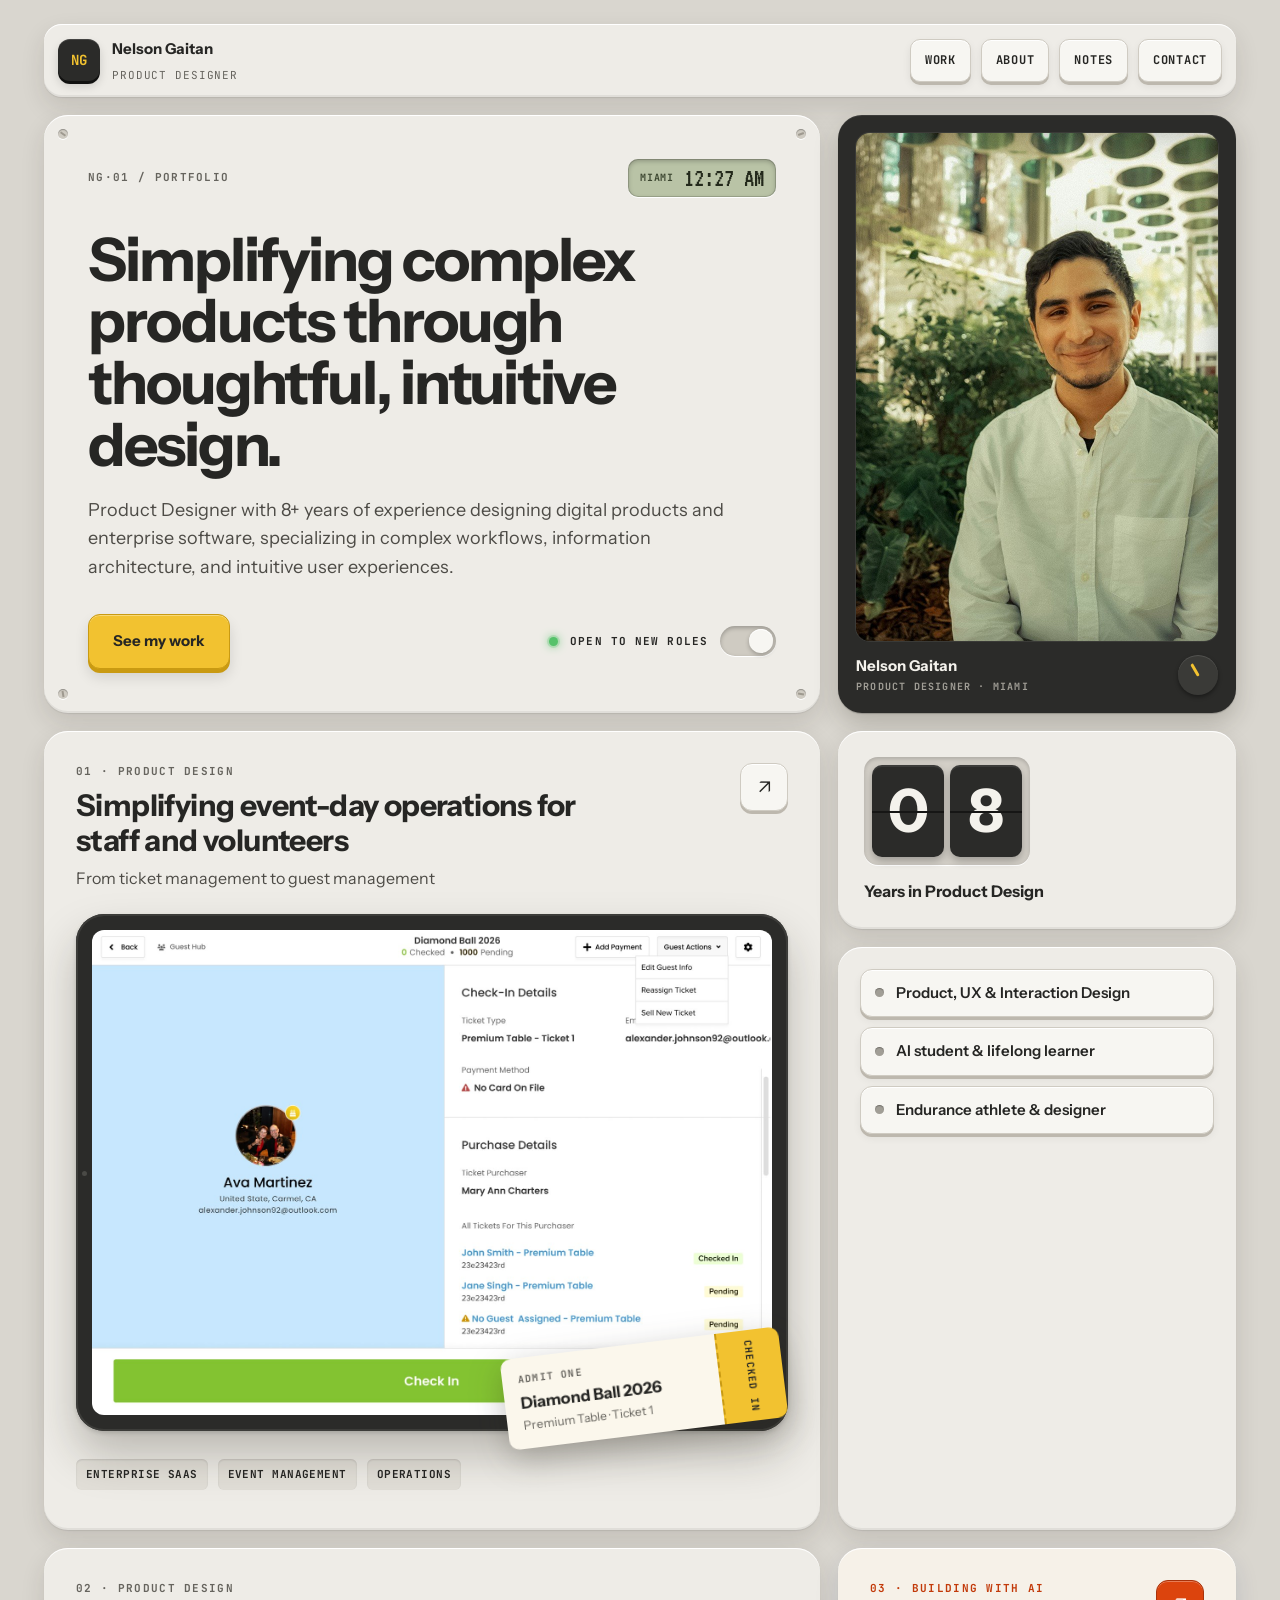
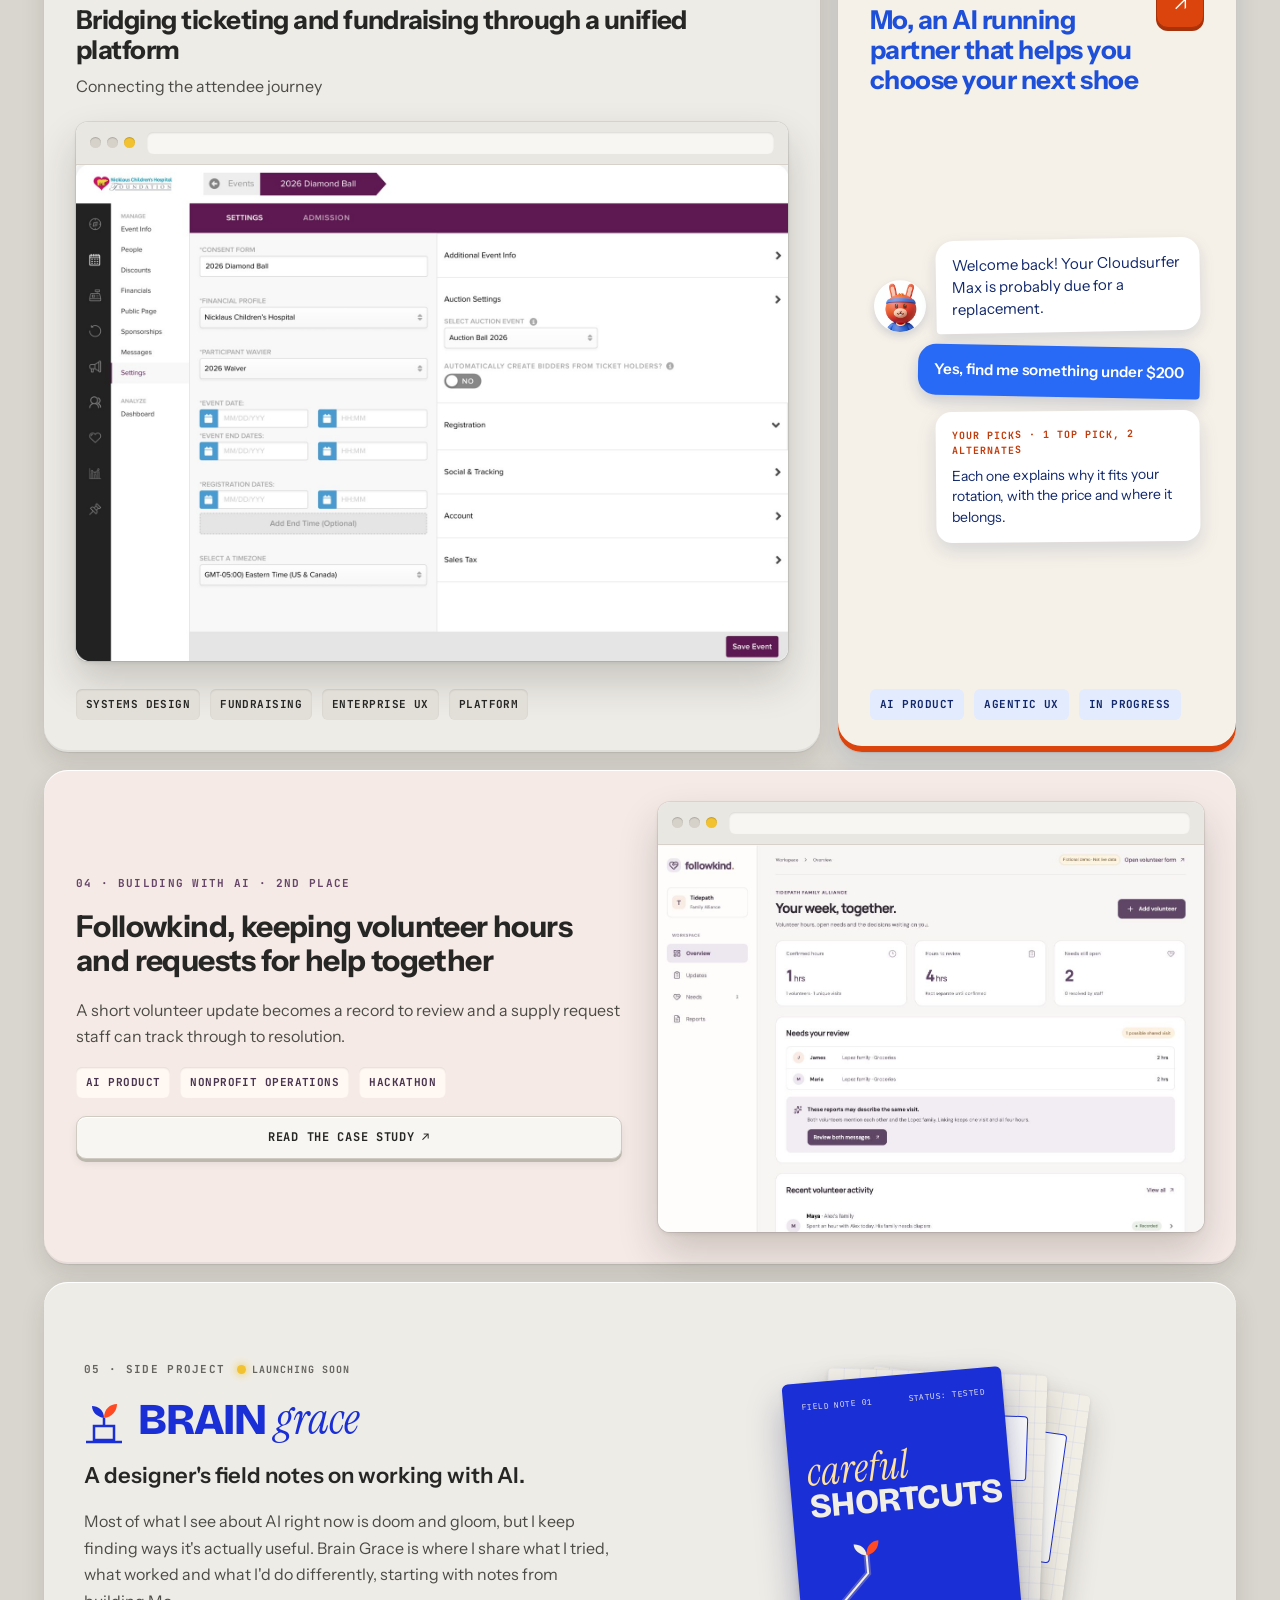
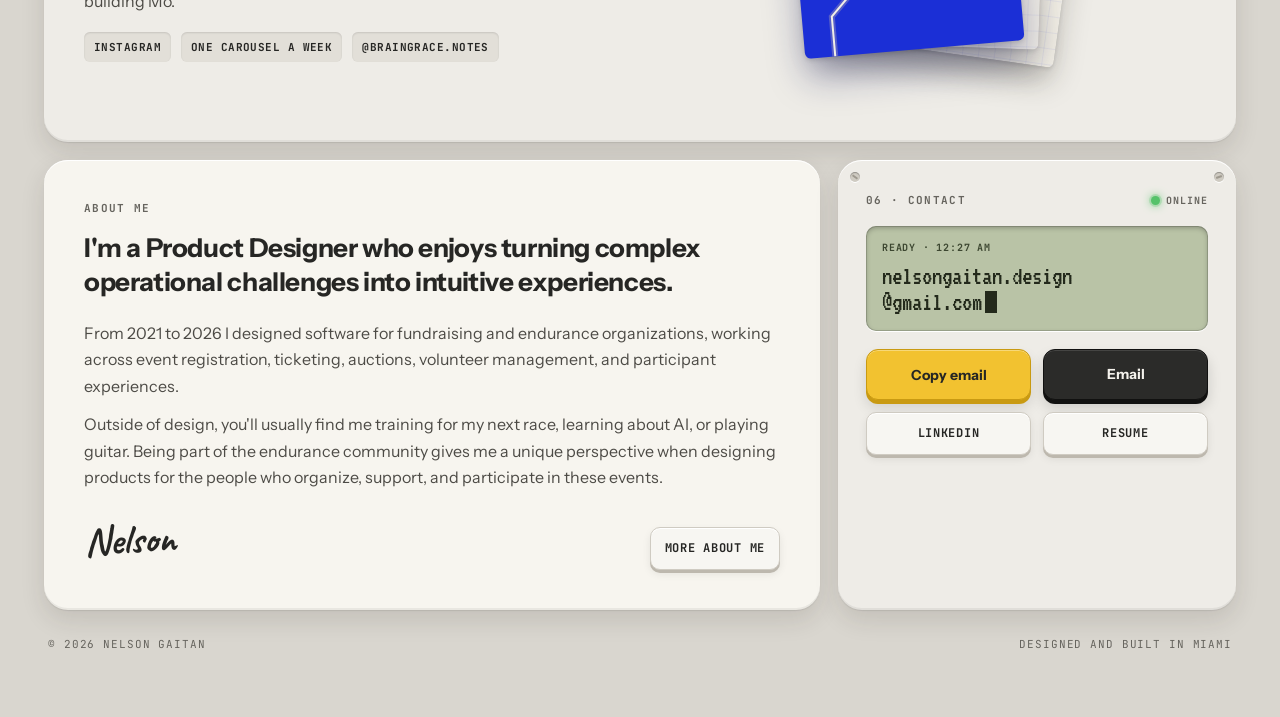
==== commit 943afe1d: "Remove label from Followkind homepage preview" ====
--- a/index.html
+++ b/index.html
@@ -127,7 +127,7 @@
 
     <a class="tile tile--followkind tile--lift wfull followkind-home" href="work/followkind.html">
       <div class="stack" style="gap:18px"><div class="label">04 · Building with AI · 2nd place</div><h2 class="h2">Followkind, keeping volunteer hours and requests for help together</h2><p class="body">A short volunteer update becomes a record to review and a supply request staff can track through to resolution.</p><ul class="tags"><li class="tag">AI product</li><li class="tag">Nonprofit operations</li><li class="tag">Hackathon</li></ul><span class="key">Read the case study ↗</span></div>
-      <div class="browser"><div class="browser-bar"><div class="browser-dots"><span></span><span></span><span></span></div><div class="browser-url">Followkind · Fictional demo</div></div><img src="assets/img/followkind-overview.png" alt="Followkind volunteer coordination demo dashboard" width="1239" height="1538" loading="lazy"></div>
+      <div class="browser"><div class="browser-bar"><div class="browser-dots"><span></span><span></span><span></span></div><div class="browser-url"></div></div><img src="assets/img/followkind-overview.png" alt="Followkind volunteer coordination demo dashboard" width="1239" height="1538" loading="lazy"></div>
     </a>
 
     <a class="tile tile--lift wfull" href="brain-grace.html" style="display: flex; flex-wrap: wrap; gap: 40px; align-items: center; overflow: hidden; padding: 40px">
--- a/assets/site.css
+++ b/assets/site.css
@@ -295,3 +295,46 @@
 a.followkind-home { display:grid; grid-template-columns:1fr 1fr; gap:36px; align-items:center; }
 .followkind-home .browser { max-height:430px; overflow:hidden; }
 @media(max-width:700px) { .followkind-home { grid-template-columns:1fr; gap:24px; } .followkind-links .key { white-space:normal; } }
+
+/* Embedded Followkind sample walkthrough */
+.fk-demo { --fk-plum:#654568; --fk-ink:#392d3e; background:#faf7f5; color:var(--fk-ink); }
+.fk-demo-heading { display:flex; justify-content:space-between; align-items:start; flex-wrap:wrap; gap:18px; }
+.fk-demo-heading h2 { margin-top:12px; }
+.fk-demo-badge { display:inline-block; border:1px solid #ded2df; border-radius:999px; padding:7px 12px; background:#f1e9f1; font-size:12px; font-weight:600; }
+.fk-steps { list-style:none; display:grid; grid-template-columns:repeat(3,minmax(0,1fr)); gap:8px; margin:28px 0 18px; padding:0; }
+.fk-steps li { padding:12px; border-radius:10px; border:1px solid #dfd9dd; color:#726774; font-size:13px; font-weight:600; }
+.fk-steps li[aria-current] { background:var(--fk-plum); color:#fff; border-color:var(--fk-plum); }
+.fk-steps .fk-done { background:#eee7ee; color:var(--fk-ink); }
+.fk-stage { background:#fff; border:1px solid #e4dce3; border-radius:18px; padding:clamp(20px,4vw,38px); }
+.fk-stage [hidden],.fk-demo [hidden] { display:none !important; }
+.fk-role { color:var(--fk-plum); font-family:var(--mono); font-size:11px; letter-spacing:.06em; line-height:1.6; }
+.fk-stage h3 { font-size:clamp(24px,3vw,32px); letter-spacing:-.025em; line-height:1.15; margin:16px 0; }
+.fk-stage h3:focus { outline:none; }
+.fk-stage h4 { font-size:22px; line-height:1.2; margin:16px 0 10px; }
+.fk-stage p { line-height:1.6; }
+.fk-stage form { margin-top:24px; }
+.fk-fields,.fk-result-grid { display:grid; grid-template-columns:1fr 1fr; gap:20px; }
+.fk-stage label { display:block; font-size:14px; font-weight:600; margin-bottom:20px; }
+.fk-stage input,.fk-stage textarea,.fk-stage select { box-sizing:border-box; display:block; width:100%; padding:13px 14px; margin-top:8px; background:#fff; border:1px solid #cec2ce; border-radius:9px; color:var(--fk-ink); font:inherit; font-weight:400; line-height:1.5; }
+.fk-stage textarea { resize:vertical; }
+.fk-stage small { display:block; color:#746776; font-size:12px; line-height:1.5; margin-top:7px; font-weight:400; }
+.fk-button { display:inline-block; cursor:pointer; border:1px solid var(--fk-plum); border-radius:10px; background:var(--fk-plum); color:#fff; font:inherit; font-size:14px; font-weight:600; line-height:1.4; padding:13px 18px; text-align:left; }
+.fk-button:hover { background:#503653; }
+.fk-back { cursor:pointer; background:transparent; border:0; color:var(--fk-plum); font:inherit; font-size:13px; padding:12px; text-decoration:underline; text-underline-offset:4px; }
+.fk-stage :is(input,select,textarea,button):focus-visible,.fk-back:focus-visible { outline:3px solid #c58863; outline-offset:3px; }
+.fk-source { padding:18px 22px; background:#f7f4f6; border-radius:12px; margin:22px 0; }
+.fk-source>span,.fk-report>span { font-family:var(--mono); font-size:11px; letter-spacing:.04em; }
+.fk-source p { margin-bottom:0; }
+.fk-suggestion { background:#fbede5; padding:22px; border-radius:12px; margin-bottom:22px; }
+.fk-suggestion blockquote { border-left:3px solid var(--fk-plum); margin:18px 0; padding:0 0 0 16px; line-height:1.6; }
+.fk-suggestion p { font-size:13px; margin-bottom:0; }
+.fk-request,.fk-report { border:1px solid #e4dce3; border-radius:12px; padding:22px; margin-top:12px; }
+.fk-report { background:#f7f4f6; }
+.fk-report strong { display:block; font-size:40px; letter-spacing:-.03em; margin-top:24px; color:var(--fk-plum); }
+.fk-resolved { background:#e9f2e6; border-color:#c3d7ba; color:#365631; }
+.fk-feedback { background:#f1e9f1; border-radius:10px; padding:16px; }
+.fk-demo-footer { display:flex; align-items:center; justify-content:space-between; gap:16px; margin-top:14px; }
+.fk-demo-footer p { font-size:12px; line-height:1.5; color:#746776; }
+@media(max-width:700px) { .fk-fields,.fk-result-grid { grid-template-columns:1fr; gap:0; } .fk-steps li { padding:10px 8px; font-size:11px; } .fk-demo-footer { align-items:start; } .fk-demo-footer button { flex-shrink:0; } }
+
+.fk-event-photo { display:block; width:100%; height:auto; border-radius:14px; }
